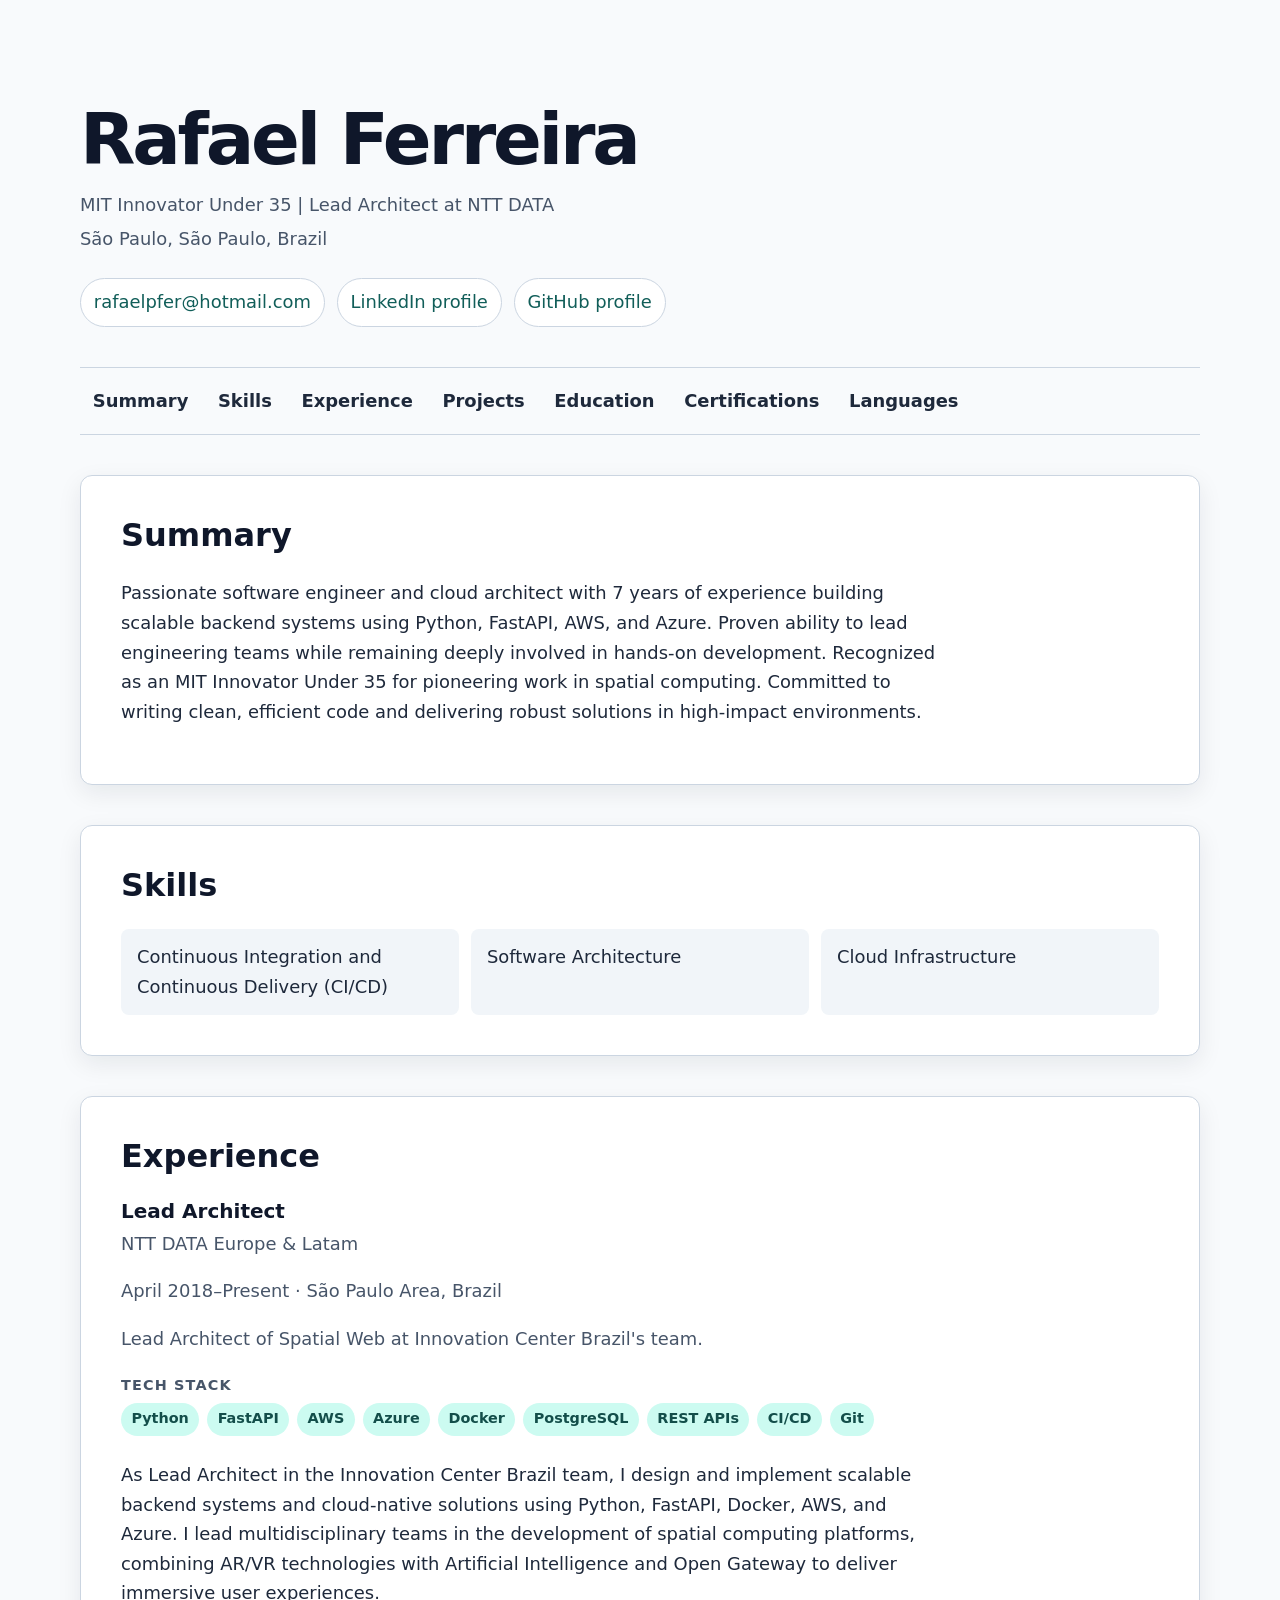
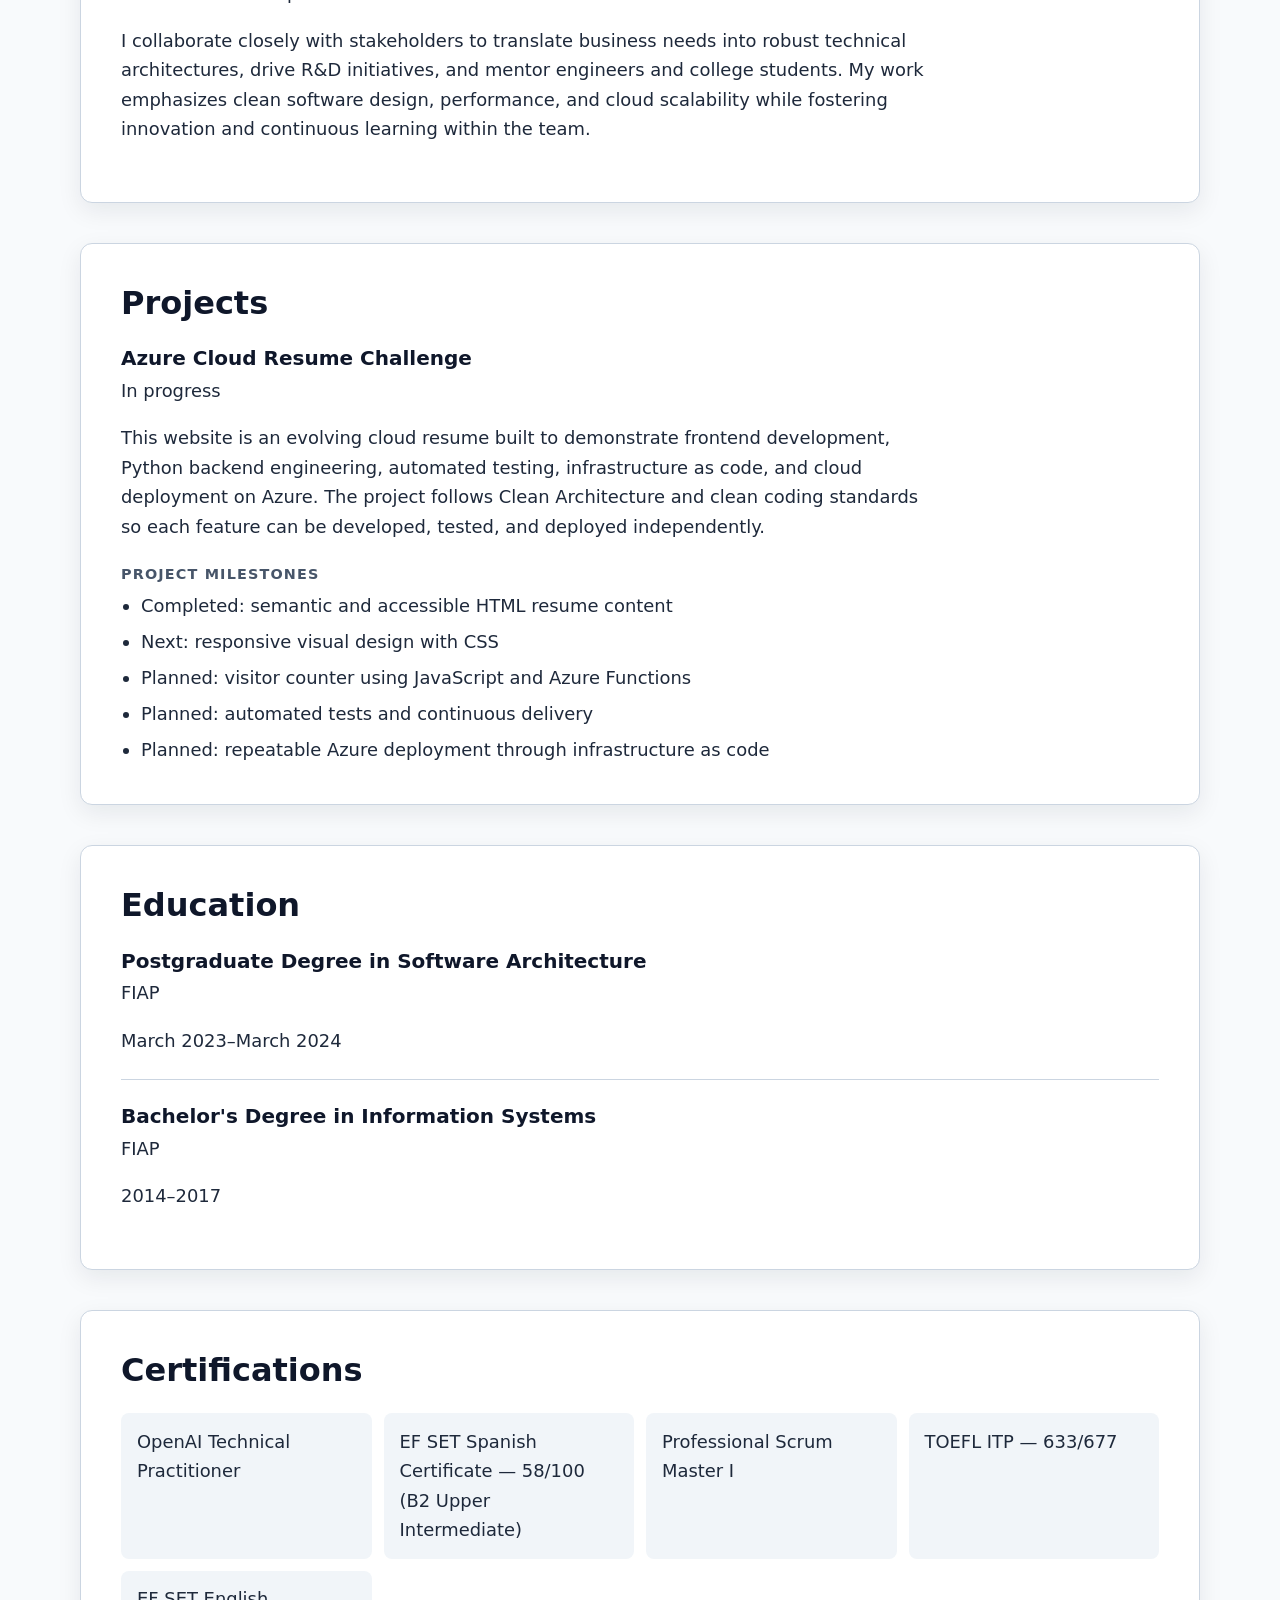
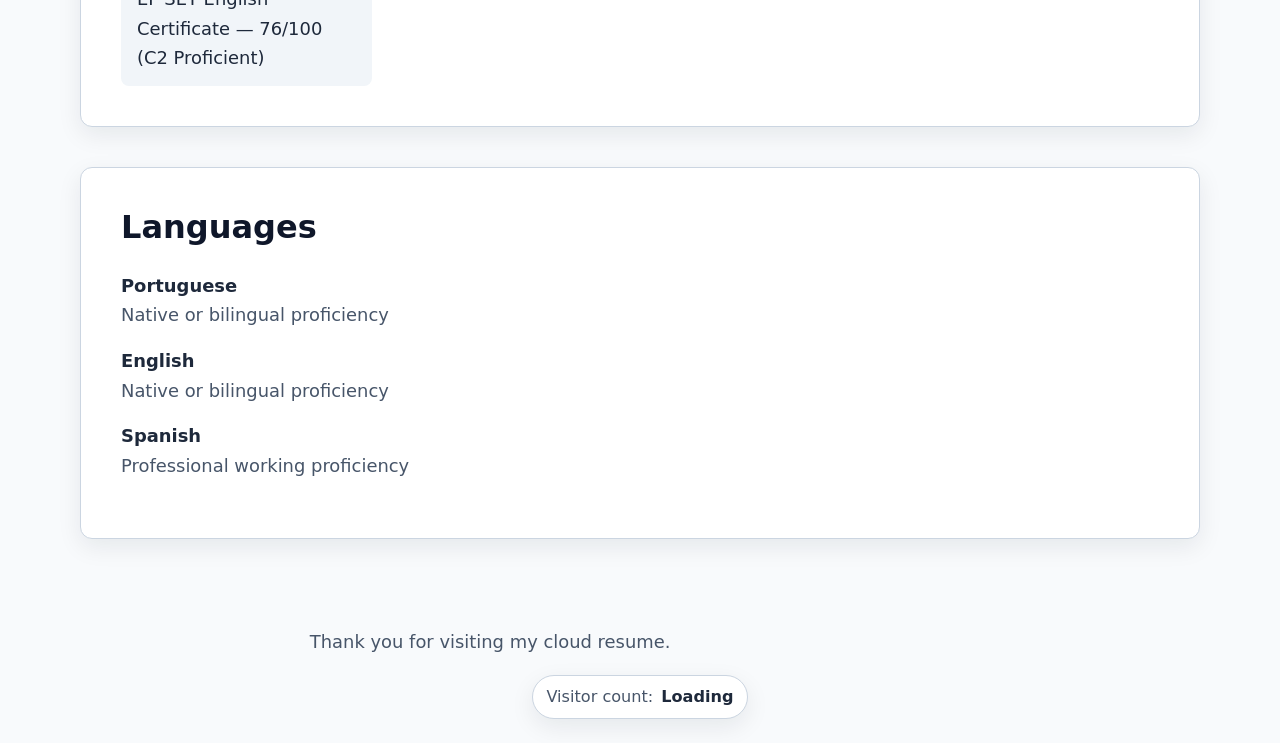
==== index.html @ 595785bd "style(frontend): center visitor counter" ====
<!DOCTYPE html>
<html lang="en">
<head>
    <meta charset="UTF-8">
    <meta name="viewport" content="width=device-width, initial-scale=1.0">
    <meta name="description" content="Cloud resume for Rafael Ferreira, MIT Innovator Under 35 and Lead Architect specializing in Python, FastAPI, AWS, and Azure.">
    <title>Rafael Ferreira | Lead Architect</title>
    <link rel="stylesheet" href="css/style.css">
    <script src="js/visitor-counter.js" defer></script>
</head>
<body>
    <a href="#main-content">Skip to main content</a>

    <header>
        <h1>Rafael Ferreira</h1>
        <p>MIT Innovator Under 35 | Lead Architect at NTT DATA</p>
        <p>São Paulo, São Paulo, Brazil</p>

        <address>
            <ul>
                <li><a href="mailto:rafaelpfer@hotmail.com">rafaelpfer@hotmail.com</a></li>
                <li>
                    <a href="https://www.linkedin.com/in/rafaperin" target="_blank" rel="noopener noreferrer">
                        LinkedIn profile
                    </a>
                </li>
                <li>
                    <a href="https://github.com/rafaperin" target="_blank" rel="noopener noreferrer">
                        GitHub profile
                    </a>
                </li>
            </ul>
        </address>
    </header>

    <nav aria-label="Resume sections">
        <ul>
            <li><a href="#summary">Summary</a></li>
            <li><a href="#skills">Skills</a></li>
            <li><a href="#experience">Experience</a></li>
            <li><a href="#projects">Projects</a></li>
            <li><a href="#education">Education</a></li>
            <li><a href="#certifications">Certifications</a></li>
            <li><a href="#languages">Languages</a></li>
        </ul>
    </nav>

    <main id="main-content">
        <section id="summary" aria-labelledby="summary-heading">
            <h2 id="summary-heading">Summary</h2>
            <p>
                Passionate software engineer and cloud architect with 7 years of experience
                building scalable backend systems using Python, FastAPI, AWS, and Azure.
                Proven ability to lead engineering teams while remaining deeply involved in
                hands-on development. Recognized as an MIT Innovator Under 35 for pioneering
                work in spatial computing. Committed to writing clean, efficient code and
                delivering robust solutions in high-impact environments.
            </p>
        </section>

        <section id="skills" aria-labelledby="skills-heading">
            <h2 id="skills-heading">Skills</h2>
            <ul>
                <li>Continuous Integration and Continuous Delivery (CI/CD)</li>
                <li>Software Architecture</li>
                <li>Cloud Infrastructure</li>
            </ul>
        </section>

        <section id="experience" aria-labelledby="experience-heading">
            <h2 id="experience-heading">Experience</h2>

            <article>
                <header>
                    <h3>Lead Architect</h3>
                    <p>NTT DATA Europe &amp; Latam</p>
                    <p>
                        <time datetime="2018-04">April 2018</time>–Present
                        <span aria-hidden="true"> · </span>
                        São Paulo Area, Brazil
                    </p>
                </header>

                <p>Lead Architect of Spatial Web at Innovation Center Brazil's team.</p>

                <h4>Tech stack</h4>
                <ul>
                    <li>Python</li>
                    <li>FastAPI</li>
                    <li>AWS</li>
                    <li>Azure</li>
                    <li>Docker</li>
                    <li>PostgreSQL</li>
                    <li>REST APIs</li>
                    <li>CI/CD</li>
                    <li>Git</li>
                </ul>

                <p>
                    As Lead Architect in the Innovation Center Brazil team, I design and
                    implement scalable backend systems and cloud-native solutions using
                    Python, FastAPI, Docker, AWS, and Azure. I lead multidisciplinary teams
                    in the development of spatial computing platforms, combining AR/VR
                    technologies with Artificial Intelligence and Open Gateway to deliver
                    immersive user experiences.
                </p>
                <p>
                    I collaborate closely with stakeholders to translate business needs into
                    robust technical architectures, drive R&amp;D initiatives, and mentor
                    engineers and college students. My work emphasizes clean software design,
                    performance, and cloud scalability while fostering innovation and
                    continuous learning within the team.
                </p>
            </article>
        </section>

        <section id="projects" aria-labelledby="projects-heading">
            <h2 id="projects-heading">Projects</h2>

            <article>
                <h3>Azure Cloud Resume Challenge</h3>
                <p>In progress</p>
                <p>
                    This website is an evolving cloud resume built to demonstrate frontend
                    development, Python backend engineering, automated testing, infrastructure
                    as code, and cloud deployment on Azure. The project follows Clean
                    Architecture and clean coding standards so each feature can be developed,
                    tested, and deployed independently.
                </p>

                <h4>Project milestones</h4>
                <ul>
                    <li>Completed: semantic and accessible HTML resume content</li>
                    <li>Next: responsive visual design with CSS</li>
                    <li>Planned: visitor counter using JavaScript and Azure Functions</li>
                    <li>Planned: automated tests and continuous delivery</li>
                    <li>Planned: repeatable Azure deployment through infrastructure as code</li>
                </ul>
            </article>
        </section>

        <section id="education" aria-labelledby="education-heading">
            <h2 id="education-heading">Education</h2>

            <article>
                <h3>Postgraduate Degree in Software Architecture</h3>
                <p>FIAP</p>
                <p>
                    <time datetime="2023-03">March 2023</time>–<time datetime="2024-03">March 2024</time>
                </p>
            </article>

            <article>
                <h3>Bachelor's Degree in Information Systems</h3>
                <p>FIAP</p>
                <p><time datetime="2014">2014</time>–<time datetime="2017">2017</time></p>
            </article>
        </section>

        <section id="certifications" aria-labelledby="certifications-heading">
            <h2 id="certifications-heading">Certifications</h2>
            <ul>
                <li>OpenAI Technical Practitioner</li>
                <li>EF SET Spanish Certificate — 58/100 (B2 Upper Intermediate)</li>
                <li>Professional Scrum Master I</li>
                <li>TOEFL ITP — 633/677</li>
                <li>EF SET English Certificate — 76/100 (C2 Proficient)</li>
            </ul>
        </section>

        <section id="languages" aria-labelledby="languages-heading">
            <h2 id="languages-heading">Languages</h2>
            <dl>
                <dt>Portuguese</dt>
                <dd>Native or bilingual proficiency</dd>
                <dt>English</dt>
                <dd>Native or bilingual proficiency</dd>
                <dt>Spanish</dt>
                <dd>Professional working proficiency</dd>
            </dl>
        </section>
    </main>

    <footer>
        <p>Thank you for visiting my cloud resume.</p>
        <p class="visitor-counter" data-visitor-counter data-visitor-counter-endpoint="">
            <span>Visitor count:</span>
            <output class="visitor-counter__value" aria-live="polite">Loading</output>
        </p>
    </footer>
</body>
</html>
---- css/style.css ----
:root {
    --color-background: #f8fafc;
    --color-surface: #ffffff;
    --color-text: #1e293b;
    --color-muted: #475569;
    --color-accent: #0f766e;
    --color-accent-strong: #115e59;
    --color-border: #cbd5e1;
    --color-highlight: #ccfbf1;
    --shadow-surface: 0 0.5rem 1.5rem rgb(15 23 42 / 8%);
    --font-sans: Inter, ui-sans-serif, system-ui, -apple-system, BlinkMacSystemFont, "Segoe UI", sans-serif;
    --content-width: 70rem;
    --reading-width: 72ch;
    --space-1: 0.5rem;
    --space-2: 1rem;
    --space-3: 1.5rem;
    --space-4: 2.5rem;
    --space-5: 4rem;
    --radius: 0.75rem;
}

/* Foundations */
* {
    box-sizing: border-box;
}

html {
    scroll-behavior: smooth;
}

body {
    margin: 0;
    background: var(--color-background);
    color: var(--color-text);
    font-family: var(--font-sans);
    font-size: clamp(1rem, 0.96rem + 0.2vw, 1.125rem);
    line-height: 1.65;
}

h1,
h2,
h3,
h4,
p,
ul,
dl {
    margin-top: 0;
}

h1,
h2,
h3,
h4 {
    color: #0f172a;
    line-height: 1.2;
}

p,
li,
dd {
    max-width: var(--reading-width);
}

a {
    color: var(--color-accent-strong);
    text-decoration-thickness: 0.1em;
    text-underline-offset: 0.16em;
}

a:hover {
    color: #134e4a;
}

a:focus-visible {
    outline: 0.2rem solid #f59e0b;
    outline-offset: 0.2rem;
}

/* Layout */
body > header,
body > nav,
main,
body > footer {
    width: min(100% - 2rem, var(--content-width));
    margin-inline: auto;
}

body > header {
    padding-block: clamp(3rem, 9vw, 6rem) var(--space-3);
}

main {
    display: grid;
    gap: var(--space-3);
    padding-block: var(--space-4) var(--space-5);
}

section {
    padding: clamp(1.5rem, 4vw, 2.5rem);
    background: var(--color-surface);
    border: 1px solid var(--color-border);
    border-radius: var(--radius);
    box-shadow: var(--shadow-surface);
}

body > footer {
    padding-block: var(--space-3);
    color: var(--color-muted);
    text-align: center;
}

.visitor-counter {
    display: flex;
    align-items: center;
    justify-content: center;
    gap: var(--space-1);
    width: fit-content;
    padding: 0.5rem 0.85rem;
    margin-inline: auto;
    margin-bottom: 0;
    background: var(--color-surface);
    border: 1px solid var(--color-border);
    border-radius: 999px;
    box-shadow: var(--shadow-surface);
    font-size: 0.9em;
}

.visitor-counter__value {
    color: var(--color-text);
    font-variant-numeric: tabular-nums;
    font-weight: 700;
}

/* Header and contact links */
body > a[href="#main-content"] {
    position: fixed;
    top: var(--space-2);
    left: var(--space-2);
    z-index: 2;
    padding: 0.65rem 0.9rem;
    background: #0f172a;
    color: #ffffff;
    border-radius: 0.375rem;
    transform: translateY(-150%);
}

body > a[href="#main-content"]:focus {
    transform: translateY(0);
}

body > header h1 {
    margin-bottom: var(--space-1);
    font-size: clamp(2.25rem, 7vw, 4.5rem);
    letter-spacing: -0.045em;
}

body > header p {
    margin-bottom: 0.25rem;
    color: var(--color-muted);
}

address {
    margin-top: var(--space-3);
    font-style: normal;
}

address ul {
    display: flex;
    flex-wrap: wrap;
    gap: 0.75rem;
    padding: 0;
    margin-bottom: 0;
    list-style: none;
}

address a {
    display: block;
    padding: 0.55rem 0.8rem;
    border: 1px solid var(--color-border);
    border-radius: 999px;
    background: var(--color-surface);
    text-decoration: none;
}

address a:hover {
    background: var(--color-highlight);
}

/* Navigation */
body > nav {
    position: sticky;
    top: 0;
    z-index: 1;
    overflow-x: auto;
    background: rgb(248 250 252 / 94%);
    border-block: 1px solid var(--color-border);
    backdrop-filter: blur(0.75rem);
}

nav ul {
    display: flex;
    gap: 0.25rem;
    width: max-content;
    min-width: 100%;
    padding: 0.5rem 0;
    margin-bottom: 0;
    list-style: none;
}

nav a {
    display: block;
    padding: 0.65rem 0.8rem;
    border-radius: 0.375rem;
    color: var(--color-text);
    font-weight: 600;
    text-decoration: none;
    white-space: nowrap;
}

nav a:hover {
    background: var(--color-highlight);
    color: var(--color-accent-strong);
}

/* Resume content */
section > h2 {
    margin-bottom: var(--space-3);
    font-size: clamp(1.5rem, 3vw, 2rem);
}

article + article {
    padding-top: var(--space-3);
    margin-top: var(--space-3);
    border-top: 1px solid var(--color-border);
}

article > header {
    margin-bottom: var(--space-2);
}

article h3 {
    margin-bottom: 0.35rem;
    font-size: 1.25rem;
}

article h4 {
    margin-top: var(--space-3);
    margin-bottom: var(--space-1);
    color: var(--color-muted);
    font-size: 0.9rem;
    letter-spacing: 0.08em;
    text-transform: uppercase;
}

article > header p,
article > header + p {
    color: var(--color-muted);
}

main ul {
    padding-left: 1.25rem;
}

main li + li {
    margin-top: 0.4rem;
}

#skills ul,
#certifications ul {
    display: grid;
    grid-template-columns: repeat(auto-fit, minmax(14rem, 1fr));
    gap: 0.75rem;
    padding: 0;
    margin-bottom: 0;
    list-style: none;
}

#skills li,
#certifications li {
    padding: 0.85rem 1rem;
    margin: 0;
    background: #f1f5f9;
    border-radius: 0.5rem;
}

#experience article > ul {
    display: flex;
    flex-wrap: wrap;
    gap: 0.5rem;
    padding: 0;
    margin-bottom: var(--space-3);
    list-style: none;
}

#experience article > ul li {
    padding: 0.3rem 0.65rem;
    margin: 0;
    background: var(--color-highlight);
    border-radius: 999px;
    color: #134e4a;
    font-size: 0.9rem;
    font-weight: 600;
}

#projects article > ul {
    padding-left: 1.25rem;
    margin-bottom: 0;
}

dt {
    margin-top: var(--space-2);
    font-weight: 700;
}

dt:first-child {
    margin-top: 0;
}

dd {
    margin-left: 0;
    color: var(--color-muted);
}

/* Responsive refinements */
@media (min-width: 48rem) {
    body > header,
    body > nav,
    main,
    body > footer {
        width: min(100% - 4rem, var(--content-width));
    }

    main {
        gap: var(--space-4);
    }

    section {
        padding: var(--space-4);
    }

    body > header {
        padding-bottom: var(--space-4);
    }
}

@media (prefers-reduced-motion: reduce) {
    html {
        scroll-behavior: auto;
    }

    body > a[href="#main-content"] {
        transition: none;
    }
}
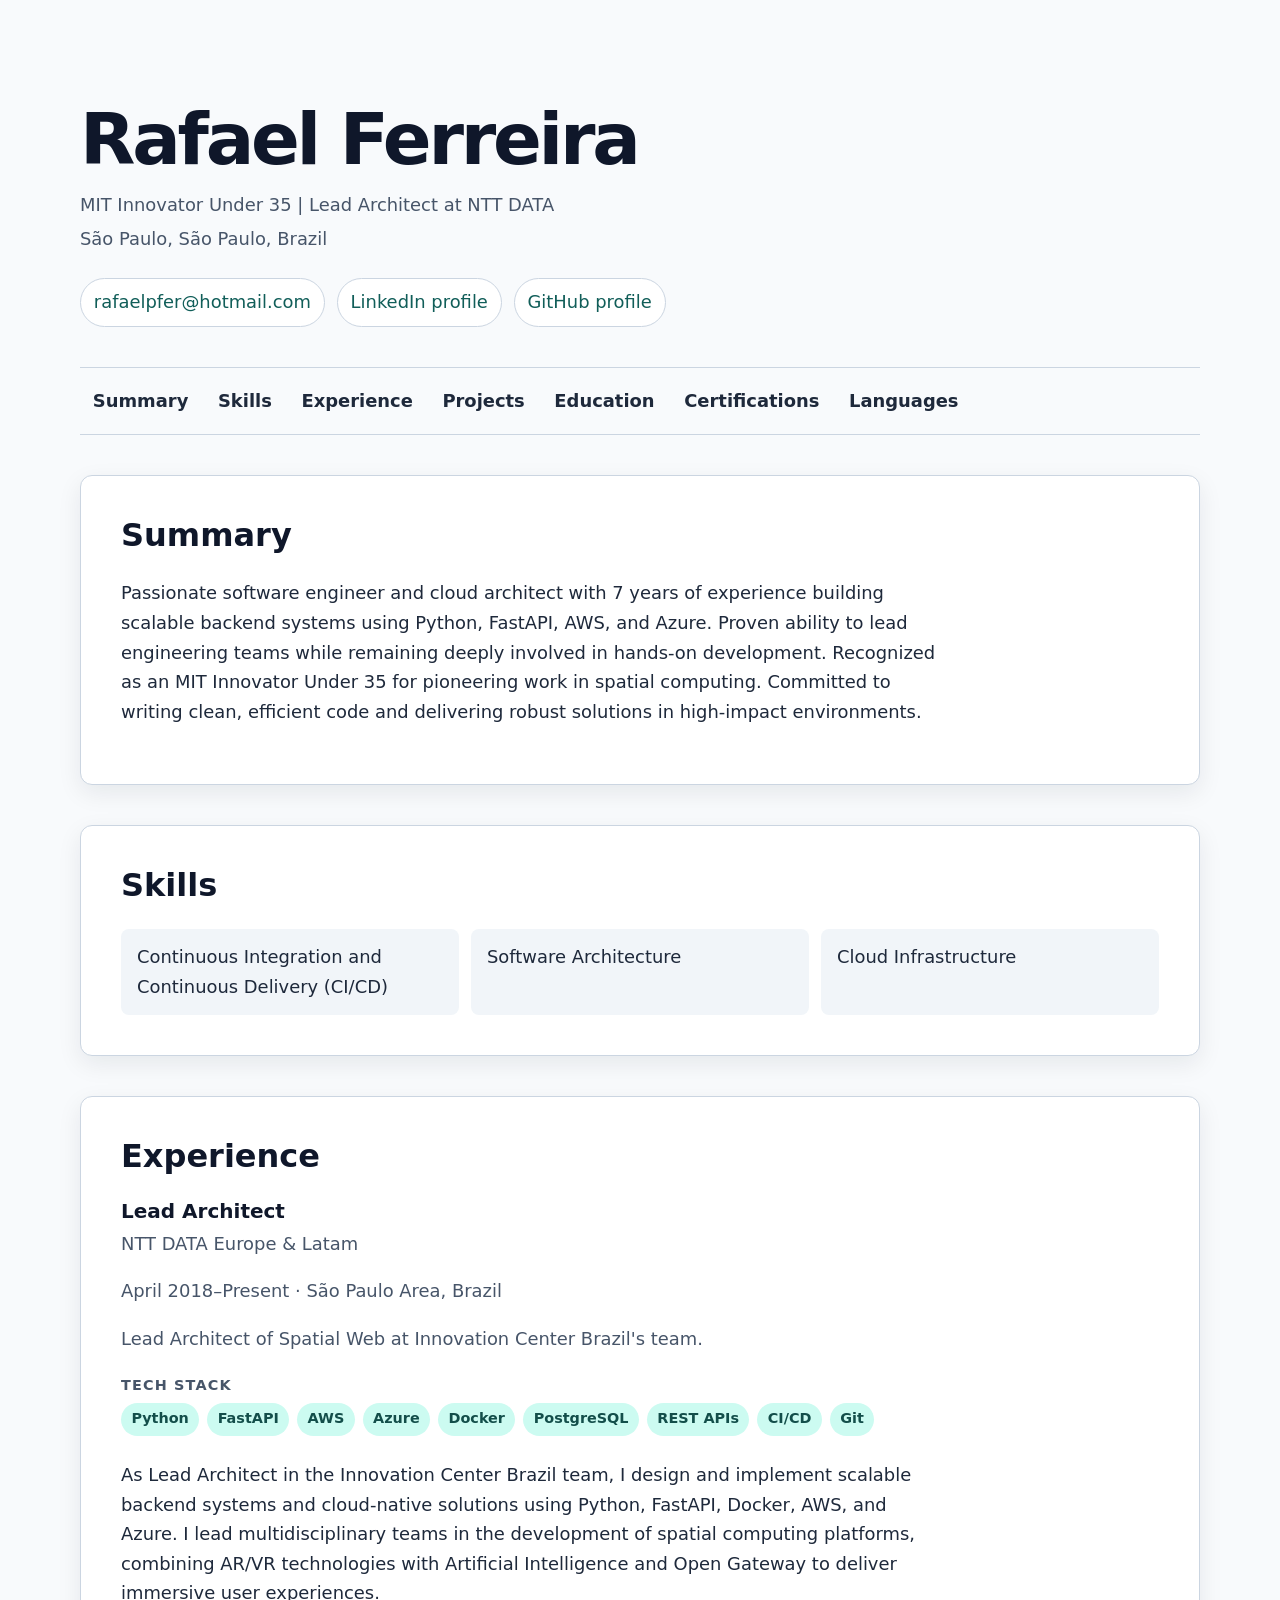
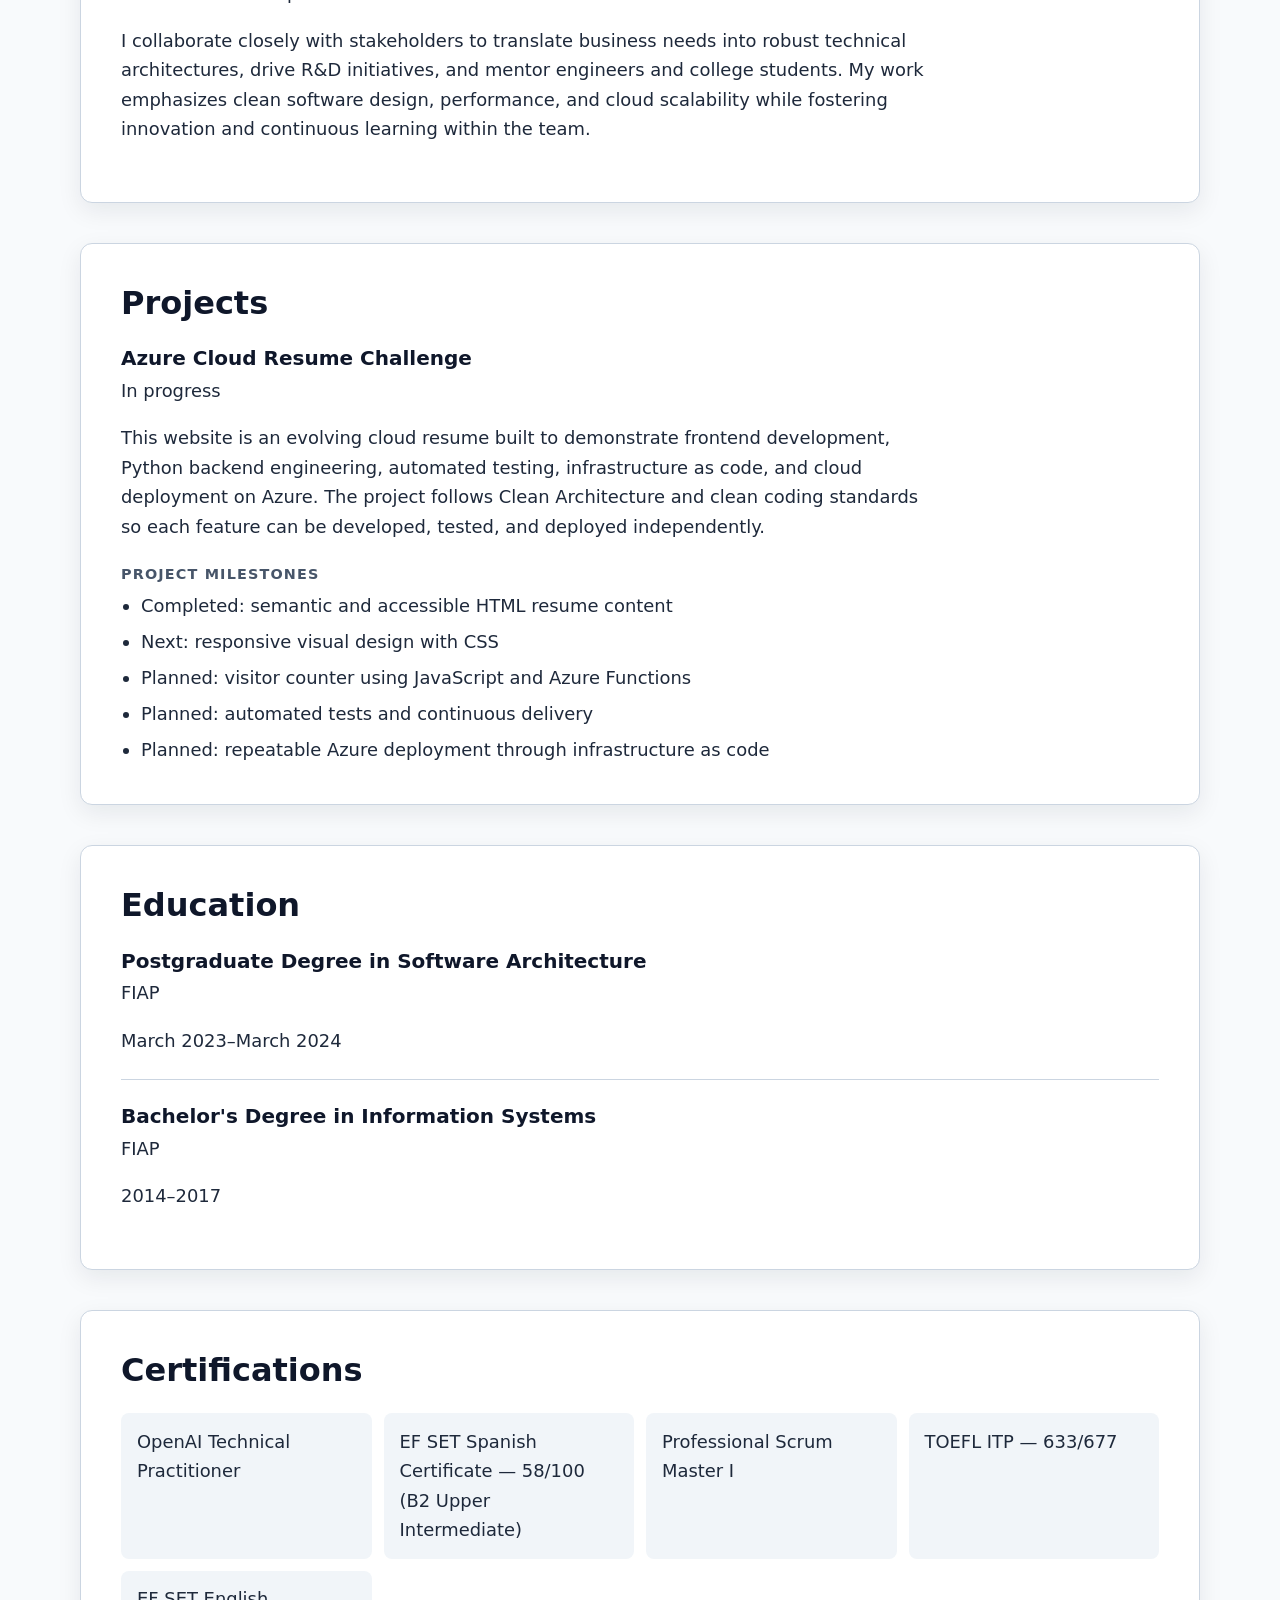
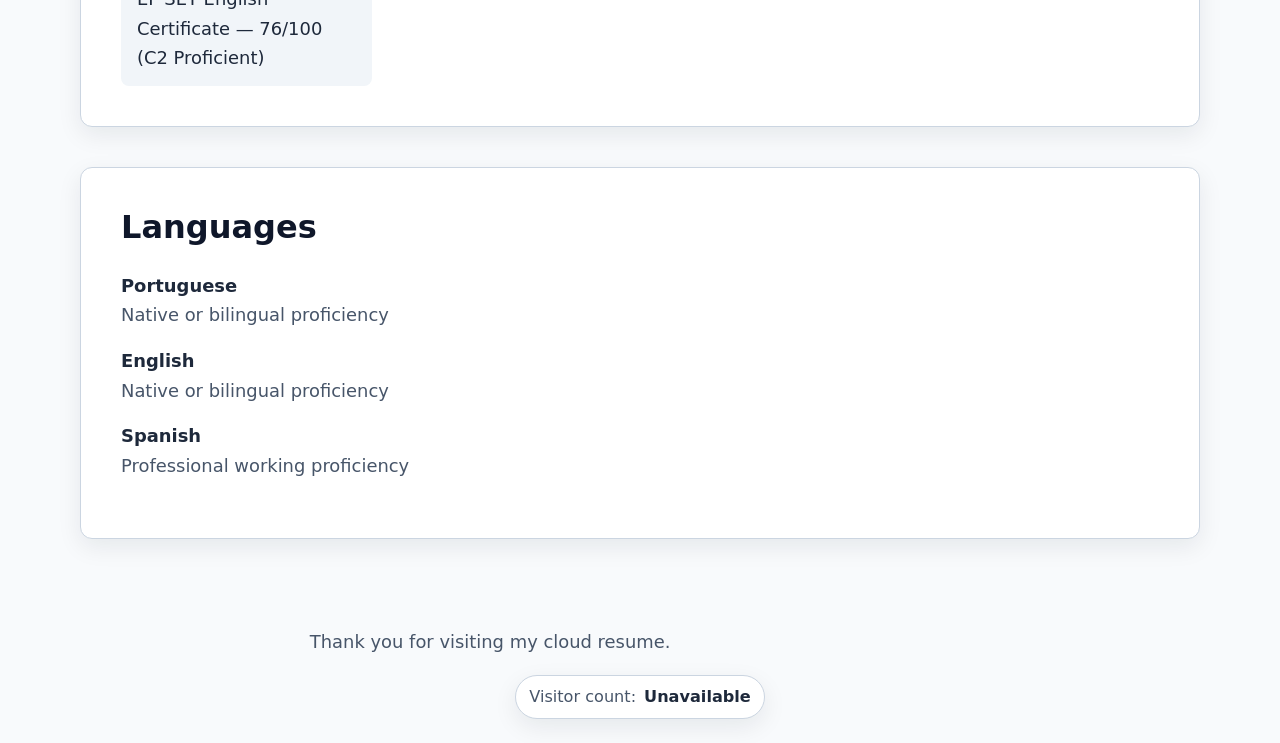
==== commit 49a71650: "feat(counter): add visitor API endpoints" ====
--- a/index.html
+++ b/index.html
@@ -183,7 +183,11 @@
 
     <footer>
         <p>Thank you for visiting my cloud resume.</p>
-        <p class="visitor-counter" data-visitor-counter data-visitor-counter-endpoint="">
+        <p
+            class="visitor-counter"
+            data-visitor-counter
+            data-visitor-counter-endpoint="https://func-cr-dev-eus2-umtut7udacl.azurewebsites.net/api/visitor"
+        >
             <span>Visitor count:</span>
             <output class="visitor-counter__value" aria-live="polite">Loading</output>
         </p>
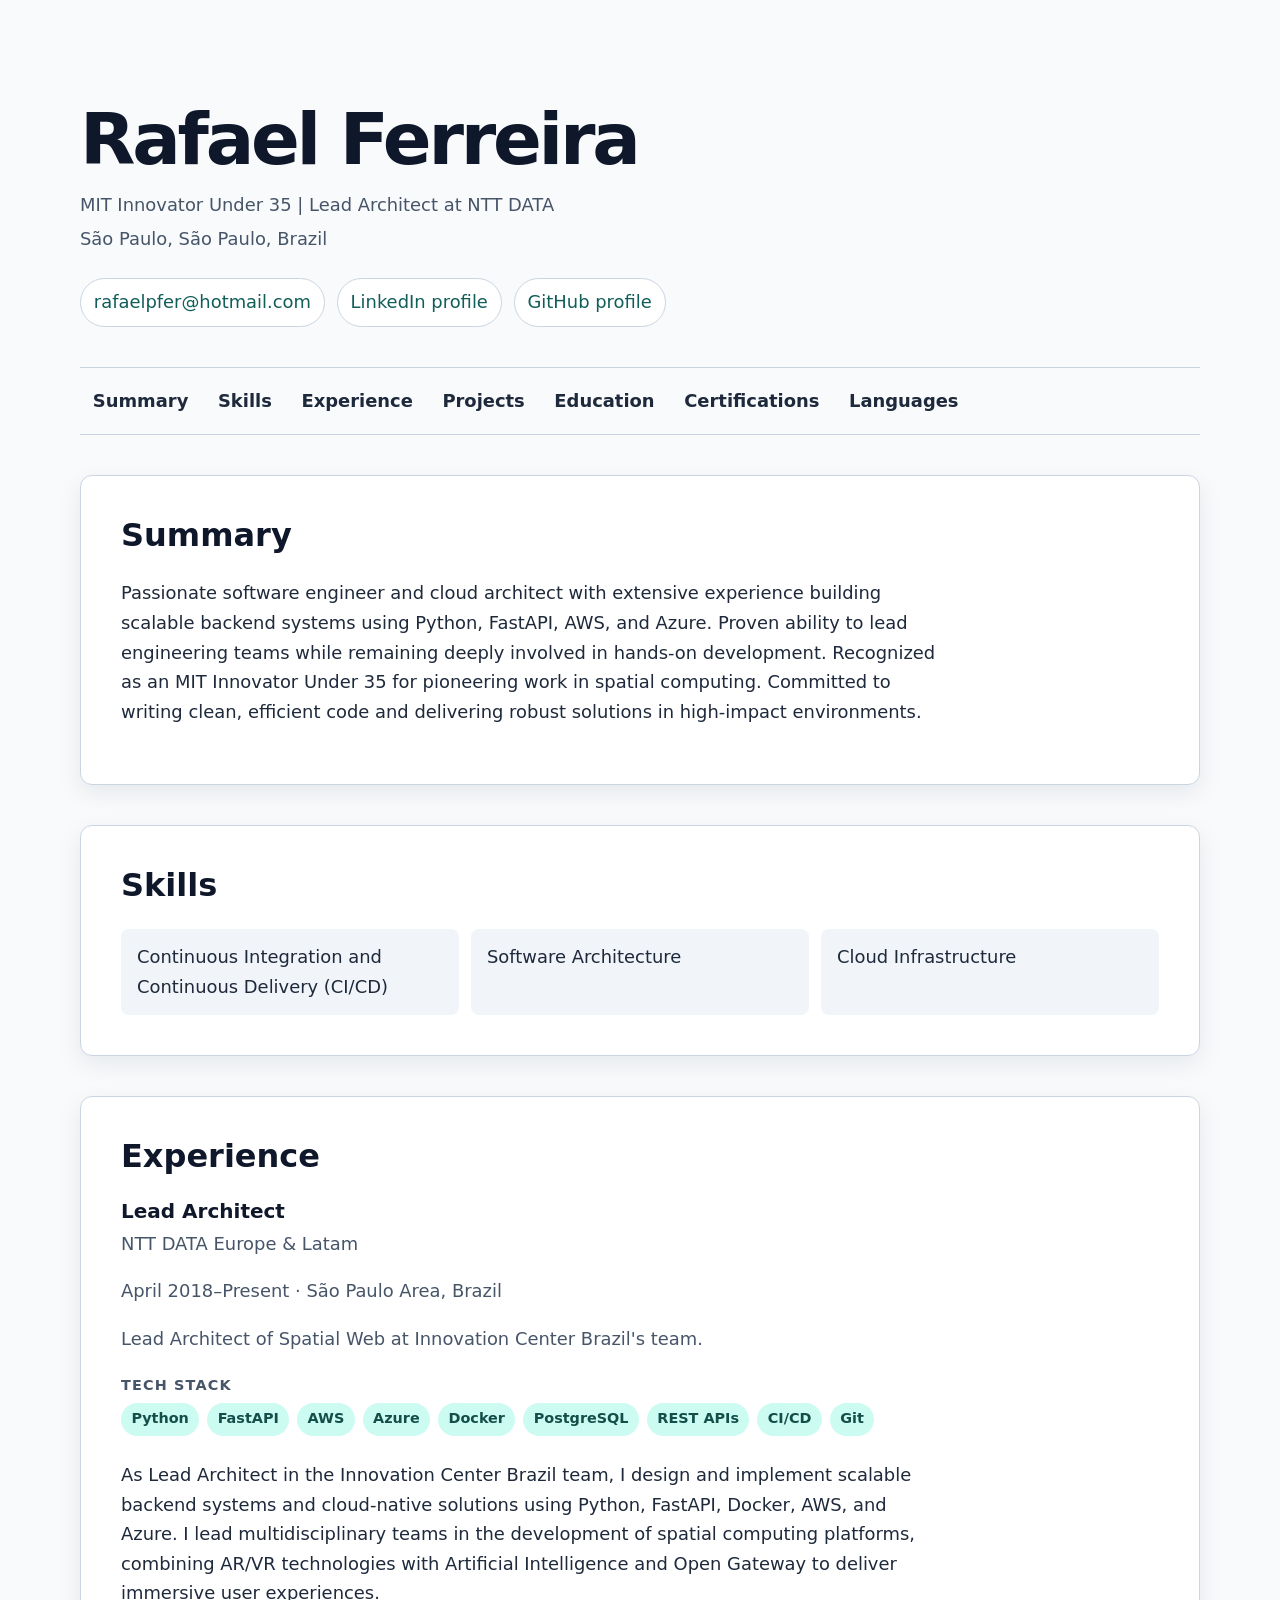
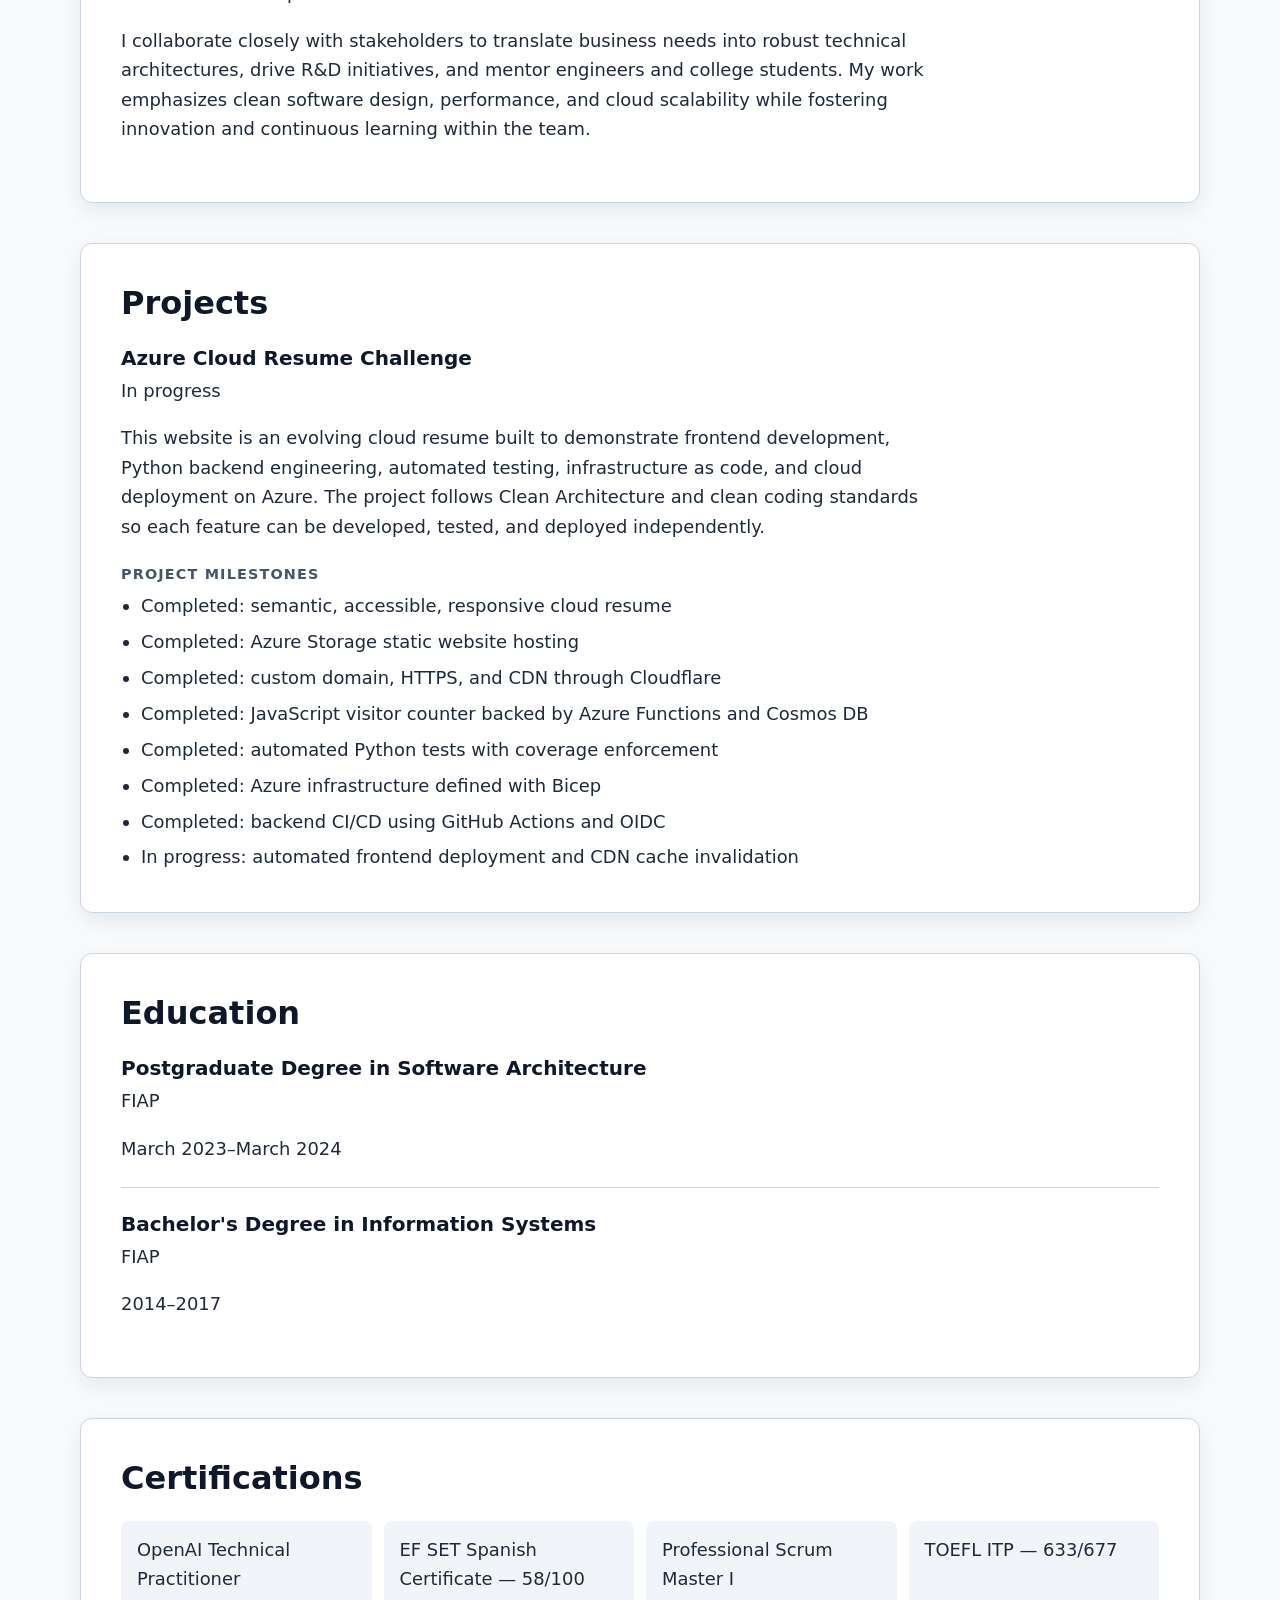
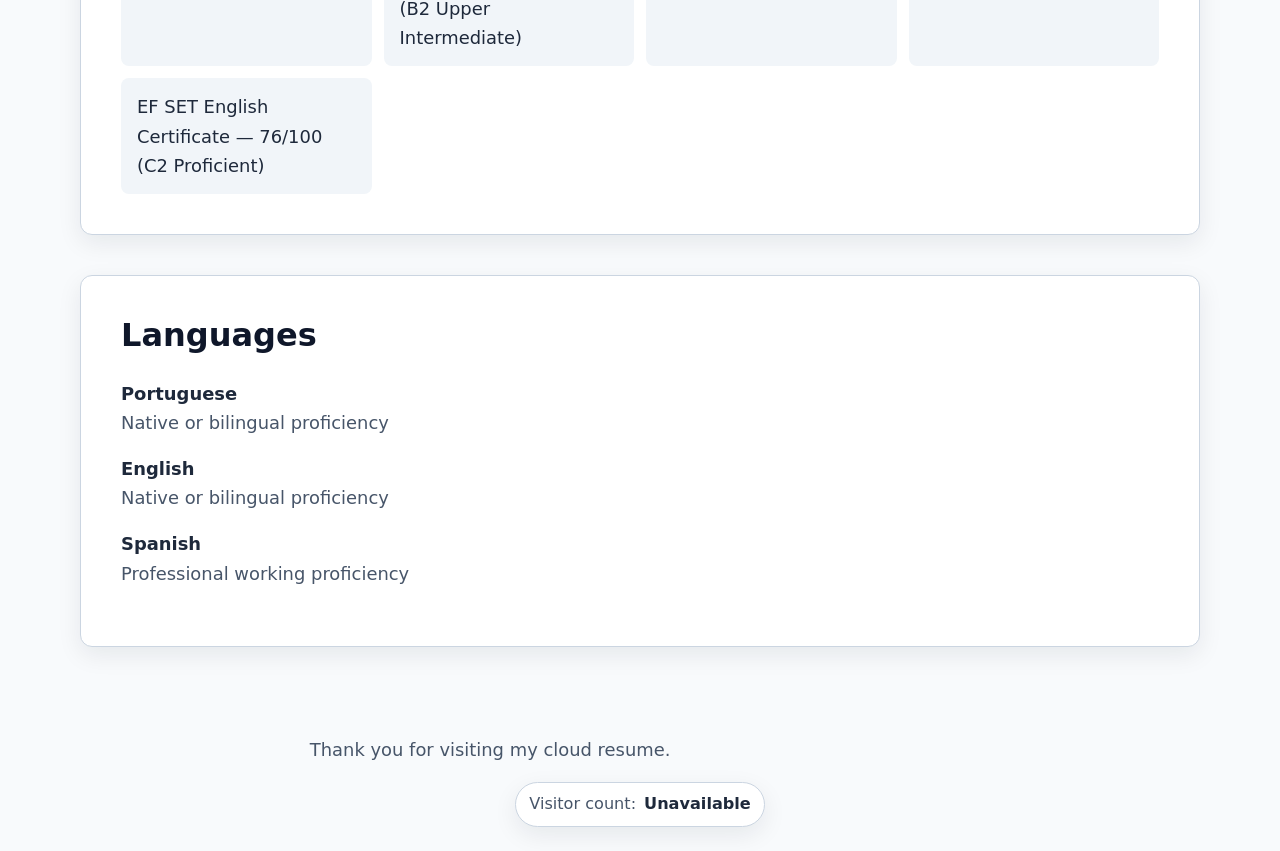
==== commit 3542b04c: "ci: add frontend deployment workflow" ====
--- a/index.html
+++ b/index.html
@@ -49,7 +49,7 @@
         <section id="summary" aria-labelledby="summary-heading">
             <h2 id="summary-heading">Summary</h2>
             <p>
-                Passionate software engineer and cloud architect with 7 years of experience
+                Passionate software engineer and cloud architect with extensive experience
                 building scalable backend systems using Python, FastAPI, AWS, and Azure.
                 Proven ability to lead engineering teams while remaining deeply involved in
                 hands-on development. Recognized as an MIT Innovator Under 35 for pioneering
@@ -130,11 +130,14 @@
 
                 <h4>Project milestones</h4>
                 <ul>
-                    <li>Completed: semantic and accessible HTML resume content</li>
-                    <li>Next: responsive visual design with CSS</li>
-                    <li>Planned: visitor counter using JavaScript and Azure Functions</li>
-                    <li>Planned: automated tests and continuous delivery</li>
-                    <li>Planned: repeatable Azure deployment through infrastructure as code</li>
+                    <li>Completed: semantic, accessible, responsive cloud resume</li>
+                    <li>Completed: Azure Storage static website hosting</li>
+                    <li>Completed: custom domain, HTTPS, and CDN through Cloudflare</li>
+                    <li>Completed: JavaScript visitor counter backed by Azure Functions and Cosmos DB</li>
+                    <li>Completed: automated Python tests with coverage enforcement</li>
+                    <li>Completed: Azure infrastructure defined with Bicep</li>
+                    <li>Completed: backend CI/CD using GitHub Actions and OIDC</li>
+                    <li>In progress: automated frontend deployment and CDN cache invalidation</li>
                 </ul>
             </article>
         </section>
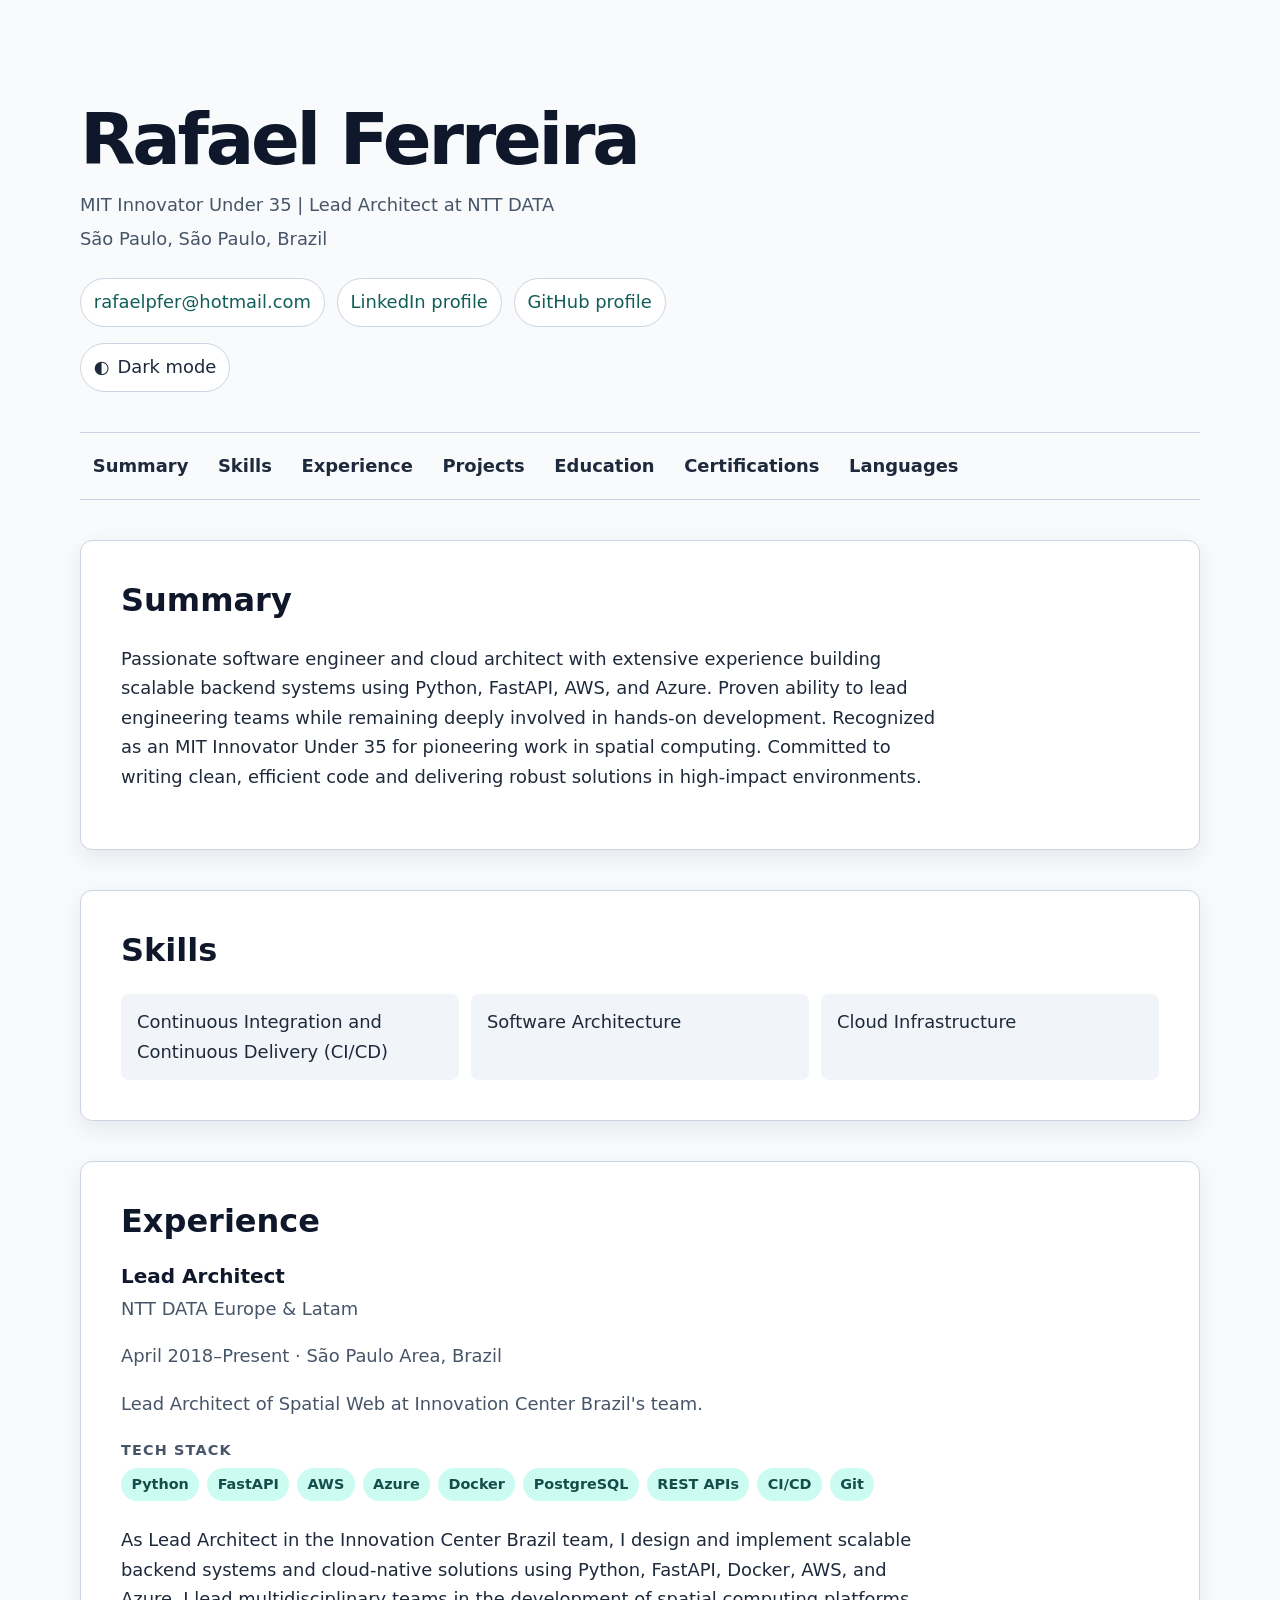
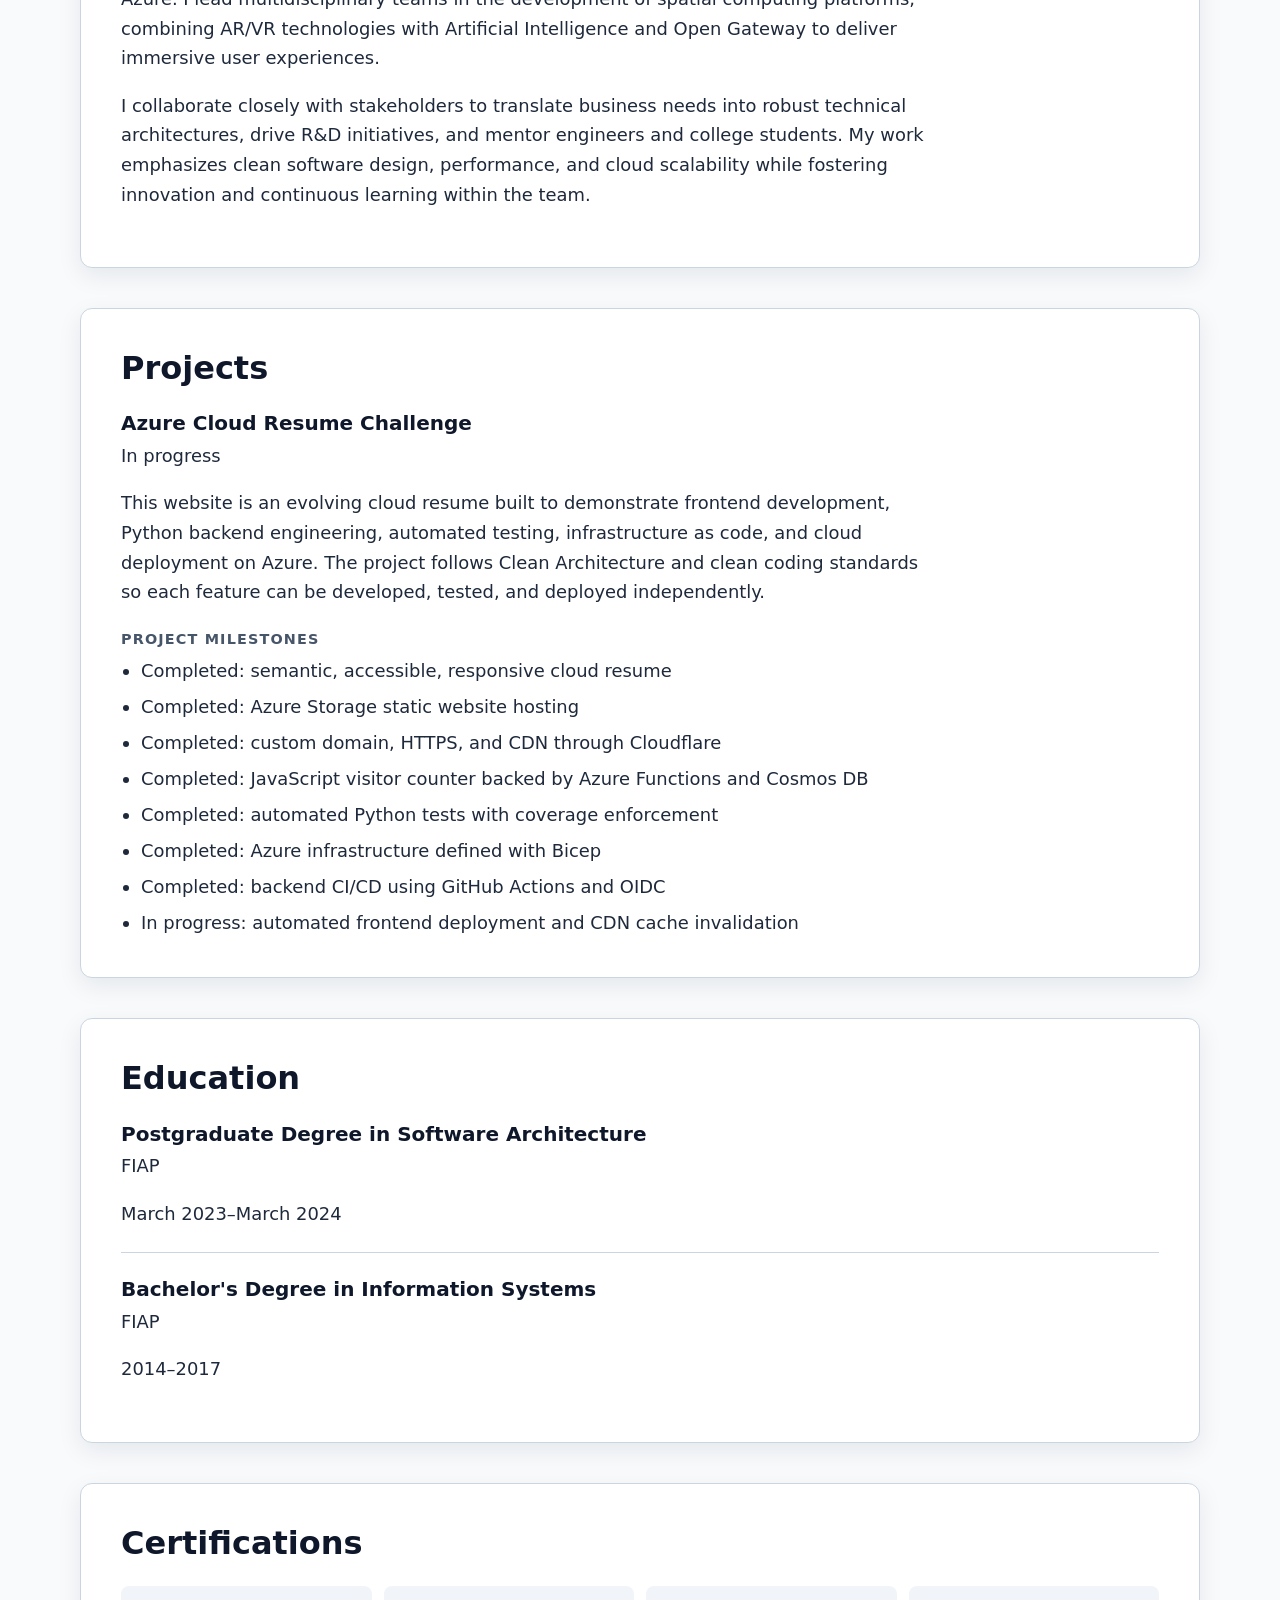
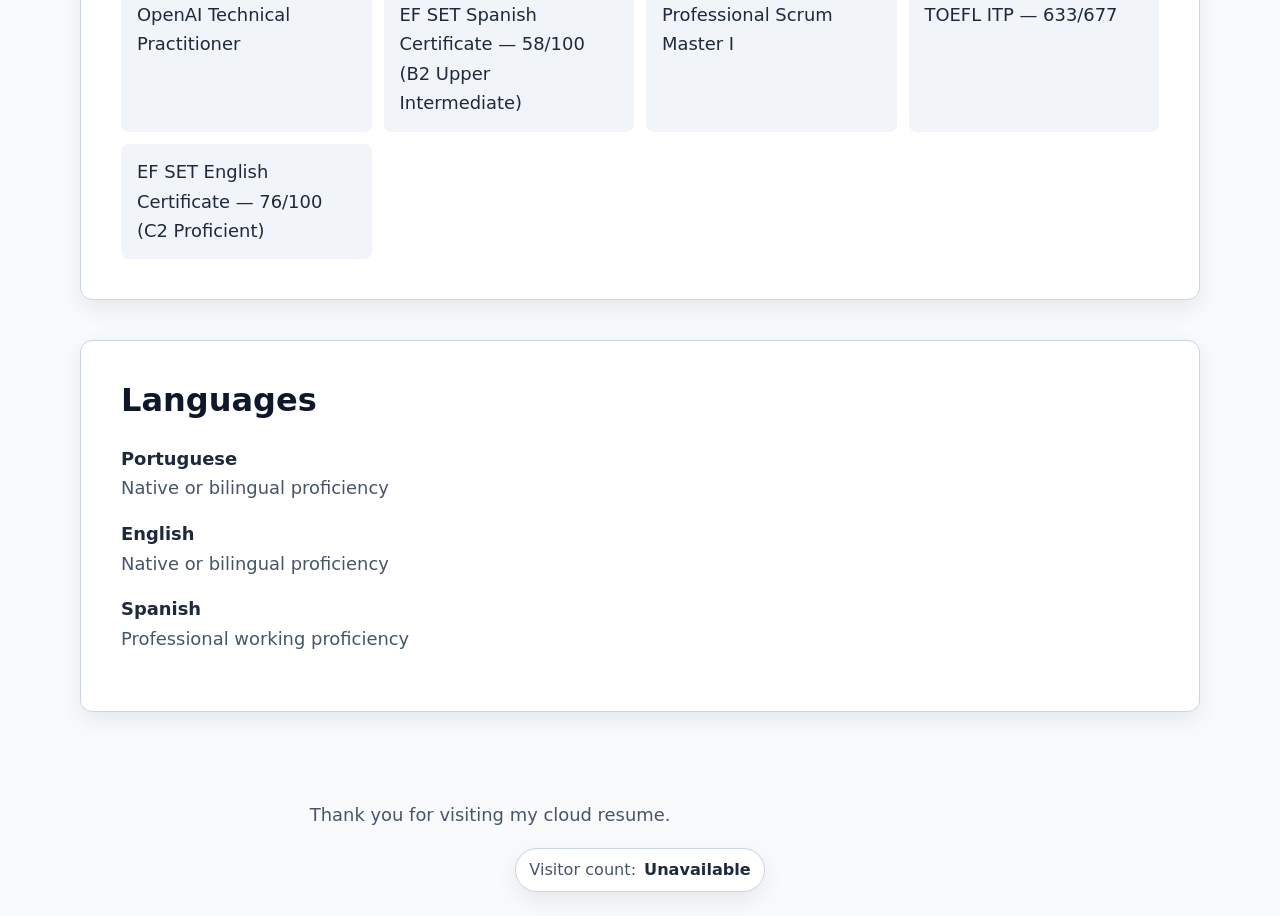
==== commit 69c4a10c: "feat: add persistent dark mode toggle" ====
--- a/index.html
+++ b/index.html
@@ -31,6 +31,11 @@
                 </li>
             </ul>
         </address>
+
+        <button class="theme-toggle" type="button" data-theme-toggle aria-pressed="false">
+            <span aria-hidden="true">◐</span>
+            <span data-theme-toggle-label>Dark mode</span>
+        </button>
     </header>
 
     <nav aria-label="Resume sections">
--- a/css/style.css
+++ b/css/style.css
@@ -7,6 +7,15 @@
     --color-accent-strong: #115e59;
     --color-border: #cbd5e1;
     --color-highlight: #ccfbf1;
+    --color-heading: #0f172a;
+    --color-link: #115e59;
+    --color-link-hover: #134e4a;
+    --color-skip-background: #0f172a;
+    --color-skip-text: #ffffff;
+    --color-navigation: rgb(248 250 252 / 94%);
+    --color-card-muted: #f1f5f9;
+    --color-tag-text: #134e4a;
+    --color-focus: #f59e0b;
     --shadow-surface: 0 0.5rem 1.5rem rgb(15 23 42 / 8%);
     --font-sans: Inter, ui-sans-serif, system-ui, -apple-system, BlinkMacSystemFont, "Segoe UI", sans-serif;
     --content-width: 70rem;
@@ -17,6 +26,53 @@
     --space-4: 2.5rem;
     --space-5: 4rem;
     --radius: 0.75rem;
+    color-scheme: light;
+}
+
+:root[data-theme="dark"] {
+    --color-background: #0f172a;
+    --color-surface: #1e293b;
+    --color-text: #e2e8f0;
+    --color-muted: #cbd5e1;
+    --color-accent: #5eead4;
+    --color-accent-strong: #99f6e4;
+    --color-border: #475569;
+    --color-highlight: #134e4a;
+    --color-heading: #f8fafc;
+    --color-link: #99f6e4;
+    --color-link-hover: #ccfbf1;
+    --color-skip-background: #f8fafc;
+    --color-skip-text: #0f172a;
+    --color-navigation: rgb(15 23 42 / 94%);
+    --color-card-muted: #334155;
+    --color-tag-text: #ccfbf1;
+    --color-focus: #fbbf24;
+    --shadow-surface: 0 0.5rem 1.5rem rgb(2 6 23 / 35%);
+    color-scheme: dark;
+}
+
+@media (prefers-color-scheme: dark) {
+    :root:not([data-theme]) {
+        --color-background: #0f172a;
+        --color-surface: #1e293b;
+        --color-text: #e2e8f0;
+        --color-muted: #cbd5e1;
+        --color-accent: #5eead4;
+        --color-accent-strong: #99f6e4;
+        --color-border: #475569;
+        --color-highlight: #134e4a;
+        --color-heading: #f8fafc;
+        --color-link: #99f6e4;
+        --color-link-hover: #ccfbf1;
+        --color-skip-background: #f8fafc;
+        --color-skip-text: #0f172a;
+        --color-navigation: rgb(15 23 42 / 94%);
+        --color-card-muted: #334155;
+        --color-tag-text: #ccfbf1;
+        --color-focus: #fbbf24;
+        --shadow-surface: 0 0.5rem 1.5rem rgb(2 6 23 / 35%);
+        color-scheme: dark;
+    }
 }
 
 /* Foundations */
@@ -51,7 +107,7 @@
 h2,
 h3,
 h4 {
-    color: #0f172a;
+    color: var(--color-heading);
     line-height: 1.2;
 }
 
@@ -62,17 +118,18 @@
 }
 
 a {
-    color: var(--color-accent-strong);
+    color: var(--color-link);
     text-decoration-thickness: 0.1em;
     text-underline-offset: 0.16em;
 }
 
 a:hover {
-    color: #134e4a;
-}
-
-a:focus-visible {
-    outline: 0.2rem solid #f59e0b;
+    color: var(--color-link-hover);
+}
+
+a:focus-visible,
+button:focus-visible {
+    outline: 0.2rem solid var(--color-focus);
     outline-offset: 0.2rem;
 }
 
@@ -138,8 +195,8 @@
     left: var(--space-2);
     z-index: 2;
     padding: 0.65rem 0.9rem;
-    background: #0f172a;
-    color: #ffffff;
+    background: var(--color-skip-background);
+    color: var(--color-skip-text);
     border-radius: 0.375rem;
     transform: translateY(-150%);
 }
@@ -186,13 +243,31 @@
     background: var(--color-highlight);
 }
 
+.theme-toggle {
+    display: inline-flex;
+    align-items: center;
+    gap: 0.5rem;
+    padding: 0.55rem 0.8rem;
+    margin-top: var(--space-2);
+    background: var(--color-surface);
+    border: 1px solid var(--color-border);
+    border-radius: 999px;
+    color: var(--color-text);
+    cursor: pointer;
+    font: inherit;
+}
+
+.theme-toggle:hover {
+    background: var(--color-highlight);
+}
+
 /* Navigation */
 body > nav {
     position: sticky;
     top: 0;
     z-index: 1;
     overflow-x: auto;
-    background: rgb(248 250 252 / 94%);
+    background: var(--color-navigation);
     border-block: 1px solid var(--color-border);
     backdrop-filter: blur(0.75rem);
 }
@@ -279,7 +354,7 @@
 #certifications li {
     padding: 0.85rem 1rem;
     margin: 0;
-    background: #f1f5f9;
+    background: var(--color-card-muted);
     border-radius: 0.5rem;
 }
 
@@ -297,7 +372,7 @@
     margin: 0;
     background: var(--color-highlight);
     border-radius: 999px;
-    color: #134e4a;
+    color: var(--color-tag-text);
     font-size: 0.9rem;
     font-weight: 600;
 }
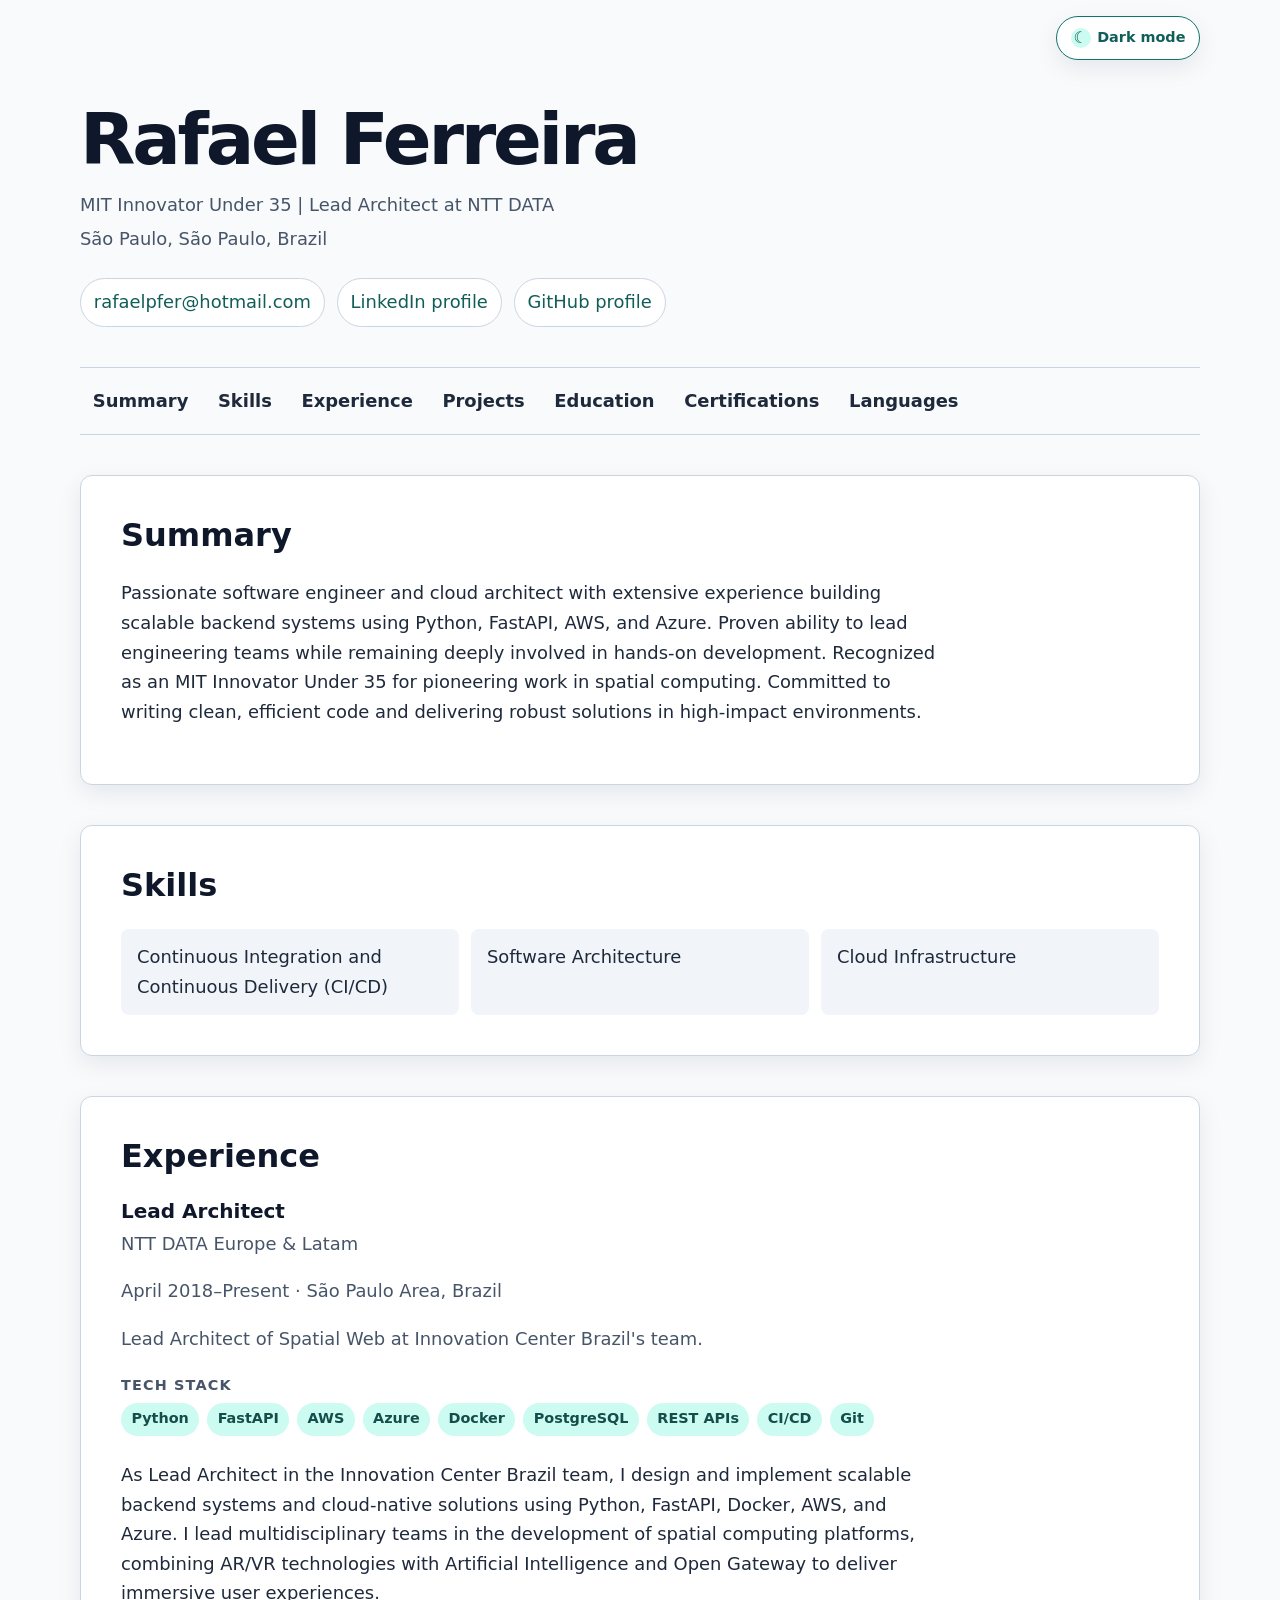
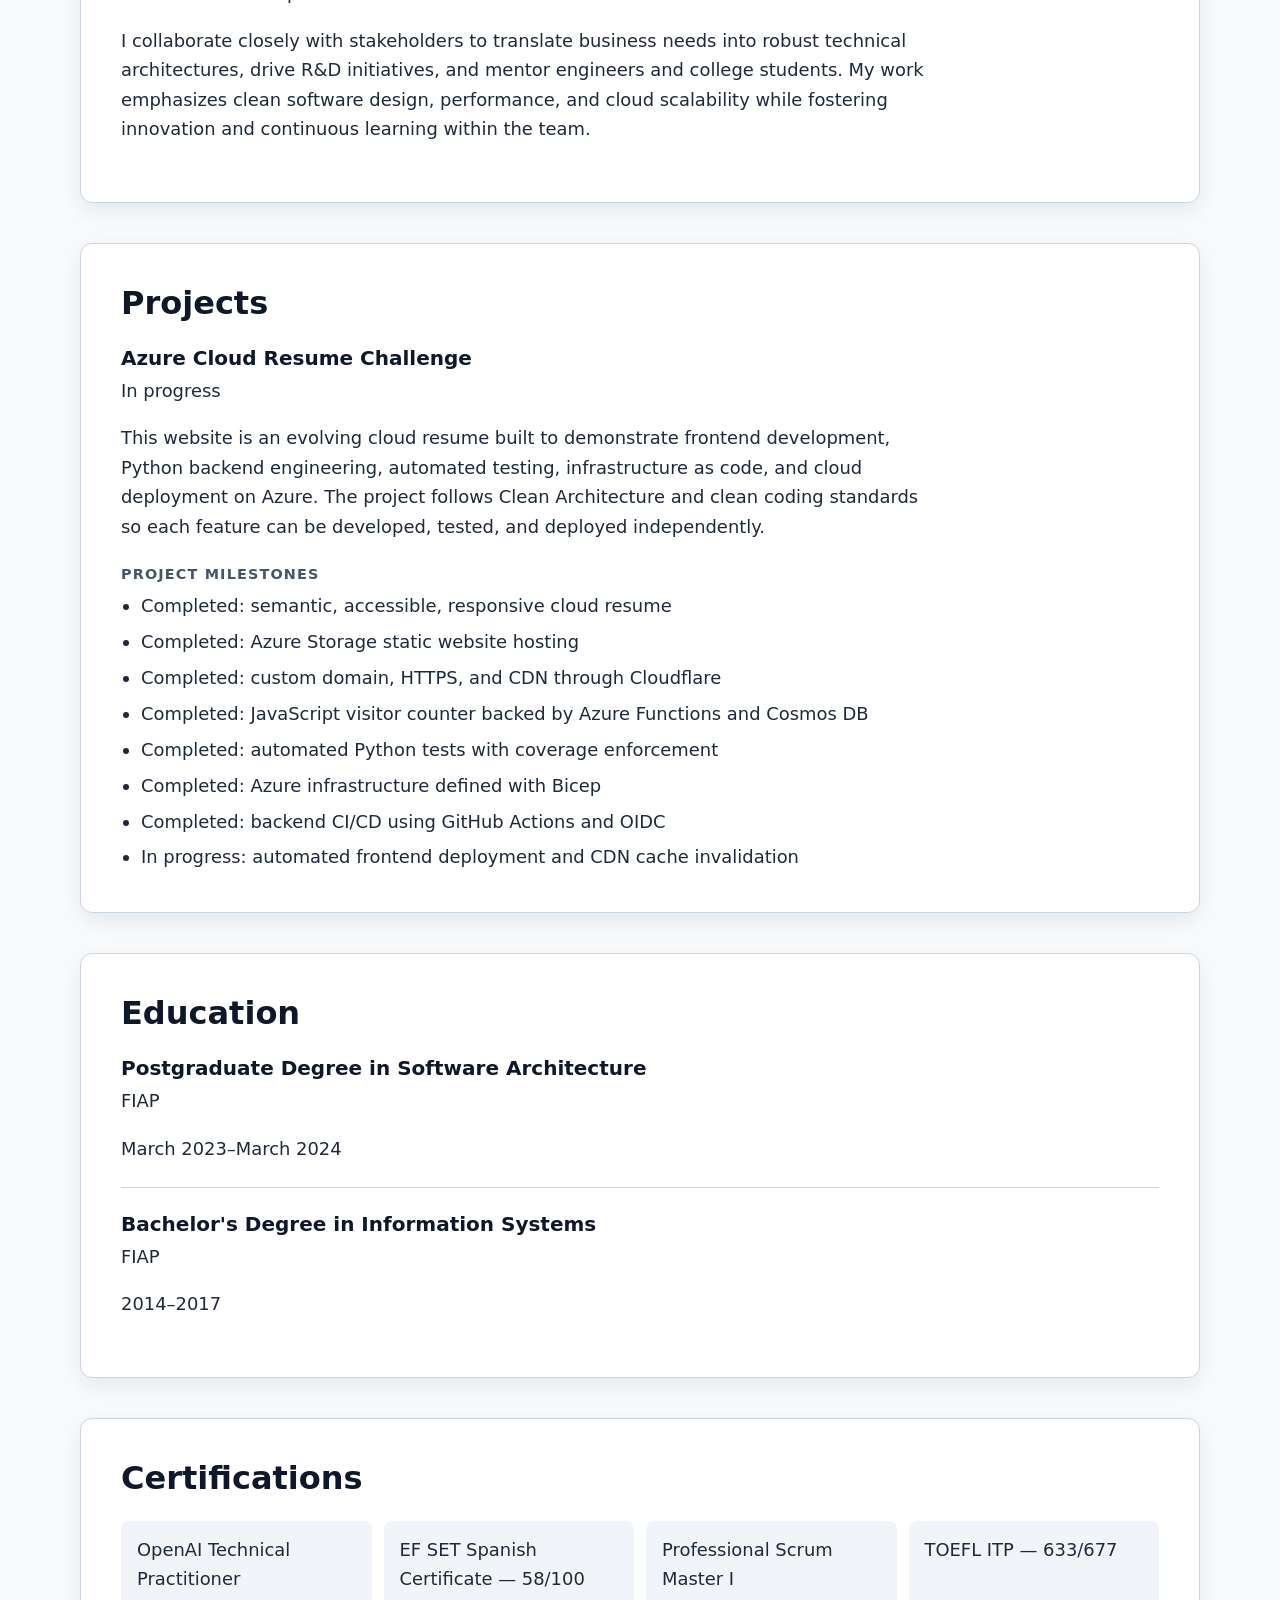
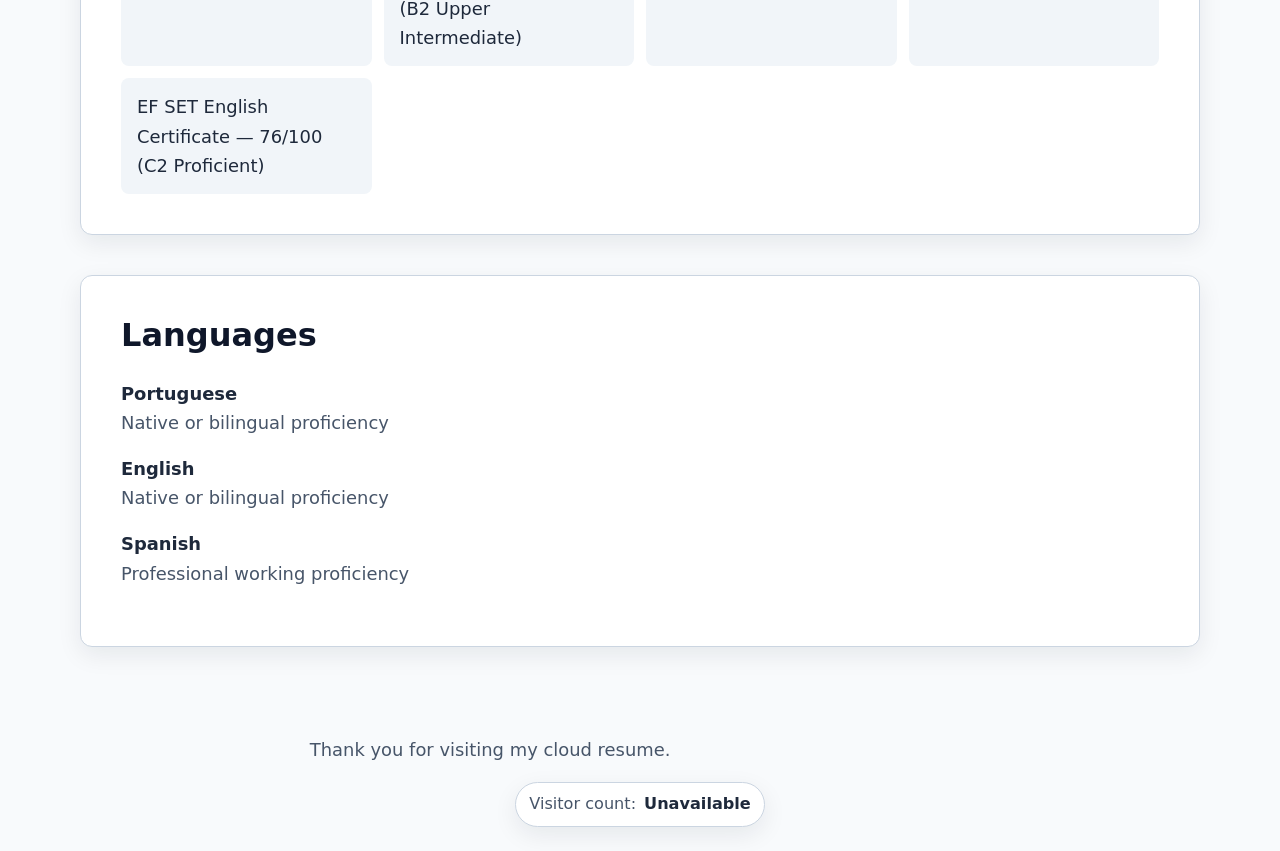
==== commit 9c9d32e8: "fix: improve dark mode toggle interaction" ====
--- a/index.html
+++ b/index.html
@@ -6,6 +6,7 @@
     <meta name="description" content="Cloud resume for Rafael Ferreira, MIT Innovator Under 35 and Lead Architect specializing in Python, FastAPI, AWS, and Azure.">
     <title>Rafael Ferreira | Lead Architect</title>
     <link rel="stylesheet" href="css/style.css">
+    <script src="js/theme-toggle.js" defer></script>
     <script src="js/visitor-counter.js" defer></script>
 </head>
 <body>
@@ -33,8 +34,8 @@
         </address>
 
         <button class="theme-toggle" type="button" data-theme-toggle aria-pressed="false">
-            <span aria-hidden="true">◐</span>
-            <span data-theme-toggle-label>Dark mode</span>
+            <span class="theme-toggle__icon" data-theme-toggle-icon aria-hidden="true">☾</span>
+            <span class="theme-toggle__label" data-theme-toggle-label>Dark mode</span>
         </button>
     </header>
 
--- a/css/style.css
+++ b/css/style.css
@@ -143,6 +143,7 @@
 }
 
 body > header {
+    position: relative;
     padding-block: clamp(3rem, 9vw, 6rem) var(--space-3);
 }
 
@@ -246,19 +247,36 @@
 .theme-toggle {
     display: inline-flex;
     align-items: center;
-    gap: 0.5rem;
-    padding: 0.55rem 0.8rem;
-    margin-top: var(--space-2);
+    gap: 0.4rem;
+    min-height: 2.75rem;
+    padding: 0.55rem 0.85rem;
+    position: absolute;
+    top: var(--space-2);
+    right: 0;
     background: var(--color-surface);
-    border: 1px solid var(--color-border);
+    border: 1px solid var(--color-accent);
     border-radius: 999px;
-    color: var(--color-text);
+    box-shadow: var(--shadow-surface);
+    color: var(--color-link);
     cursor: pointer;
     font: inherit;
+    font-size: 0.9rem;
+    font-weight: 700;
 }
 
 .theme-toggle:hover {
     background: var(--color-highlight);
+}
+
+.theme-toggle__icon {
+    display: grid;
+    width: 1.25rem;
+    height: 1.25rem;
+    place-items: center;
+    border-radius: 50%;
+    background: var(--color-highlight);
+    font-size: 1rem;
+    line-height: 1;
 }
 
 /* Navigation */
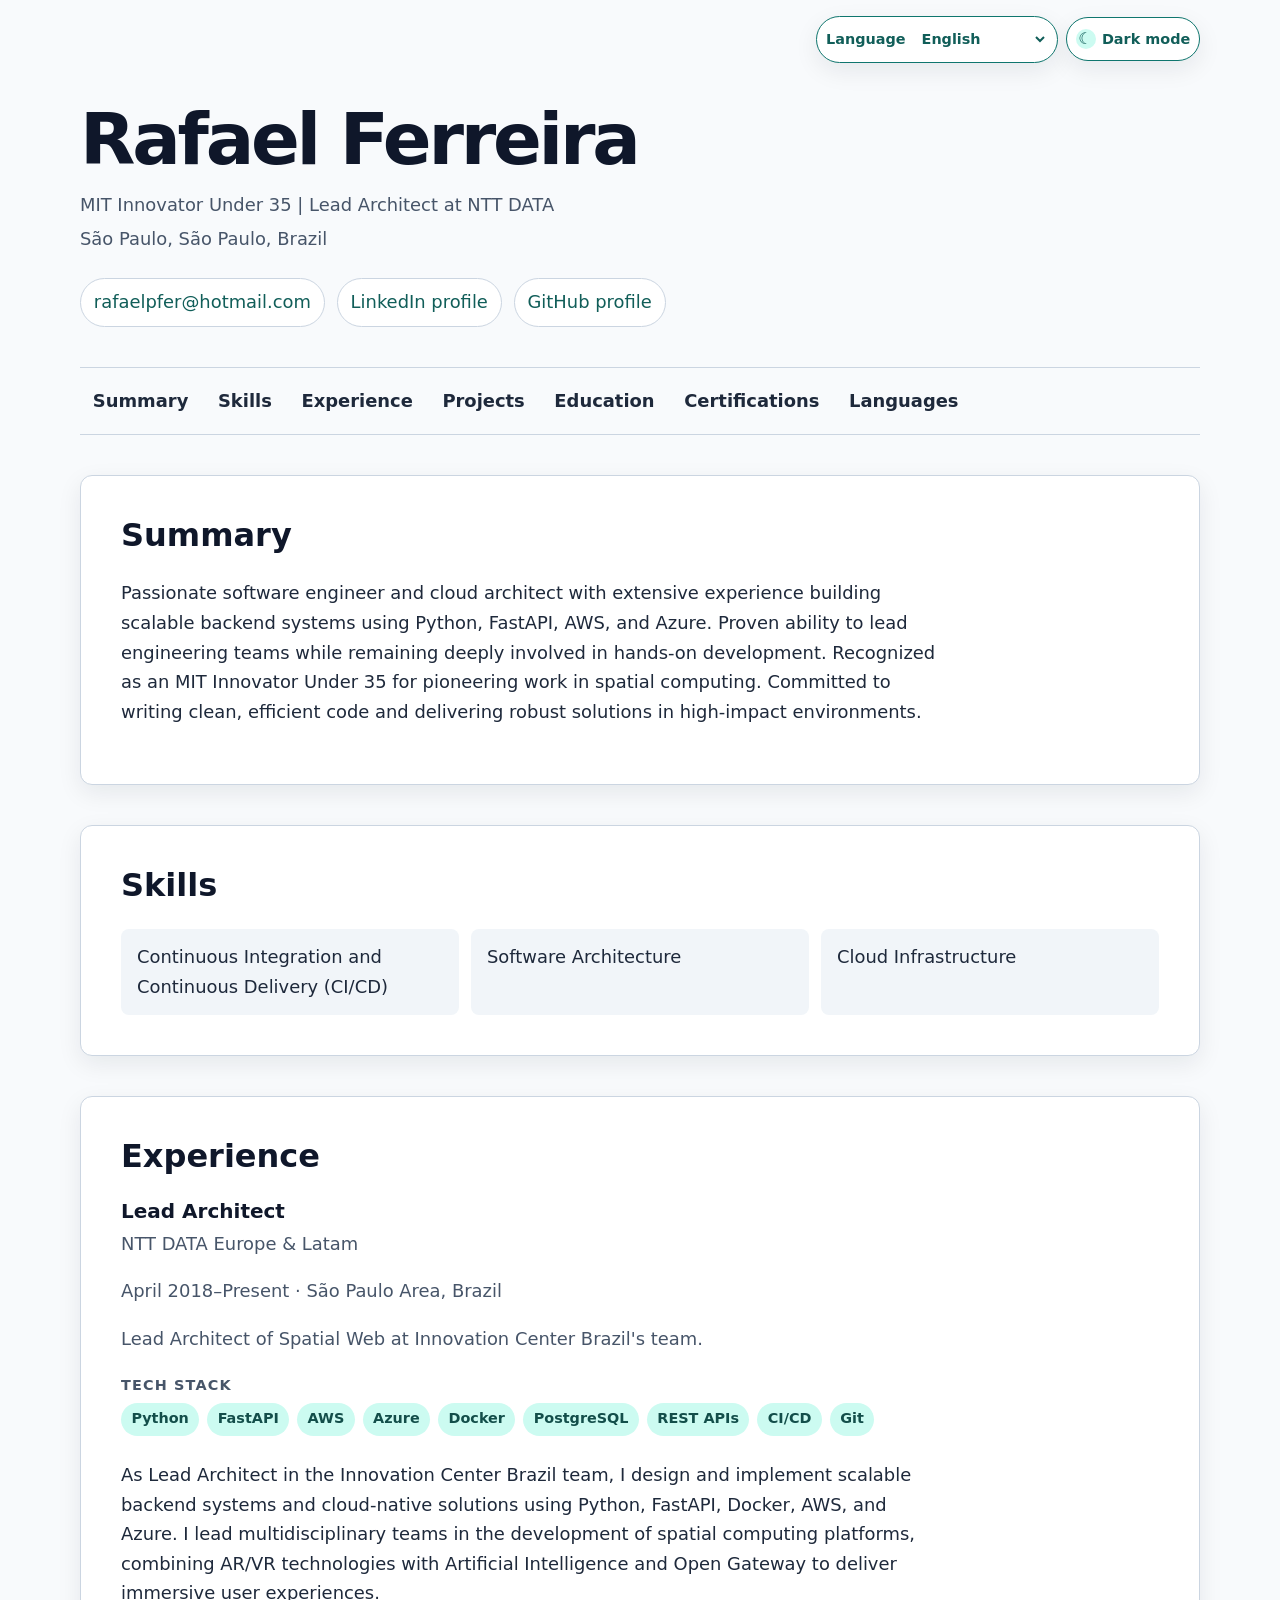
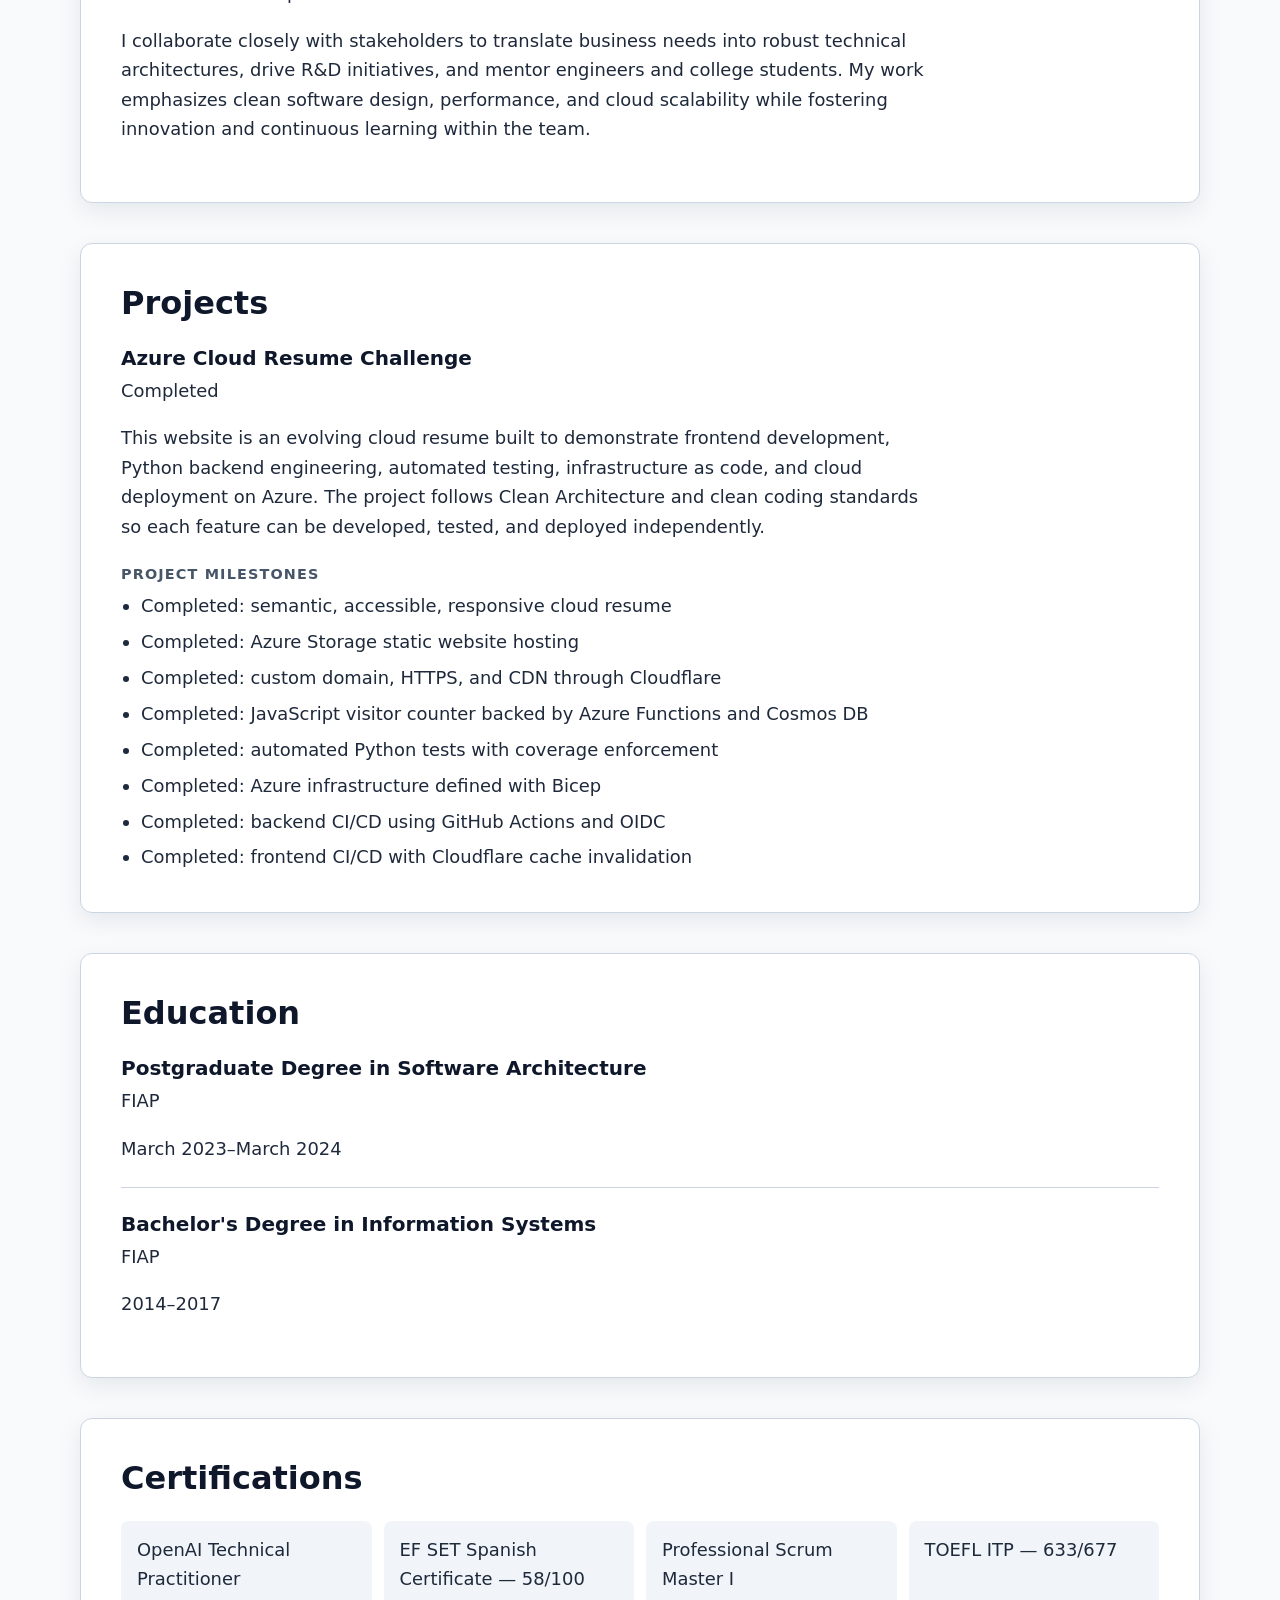
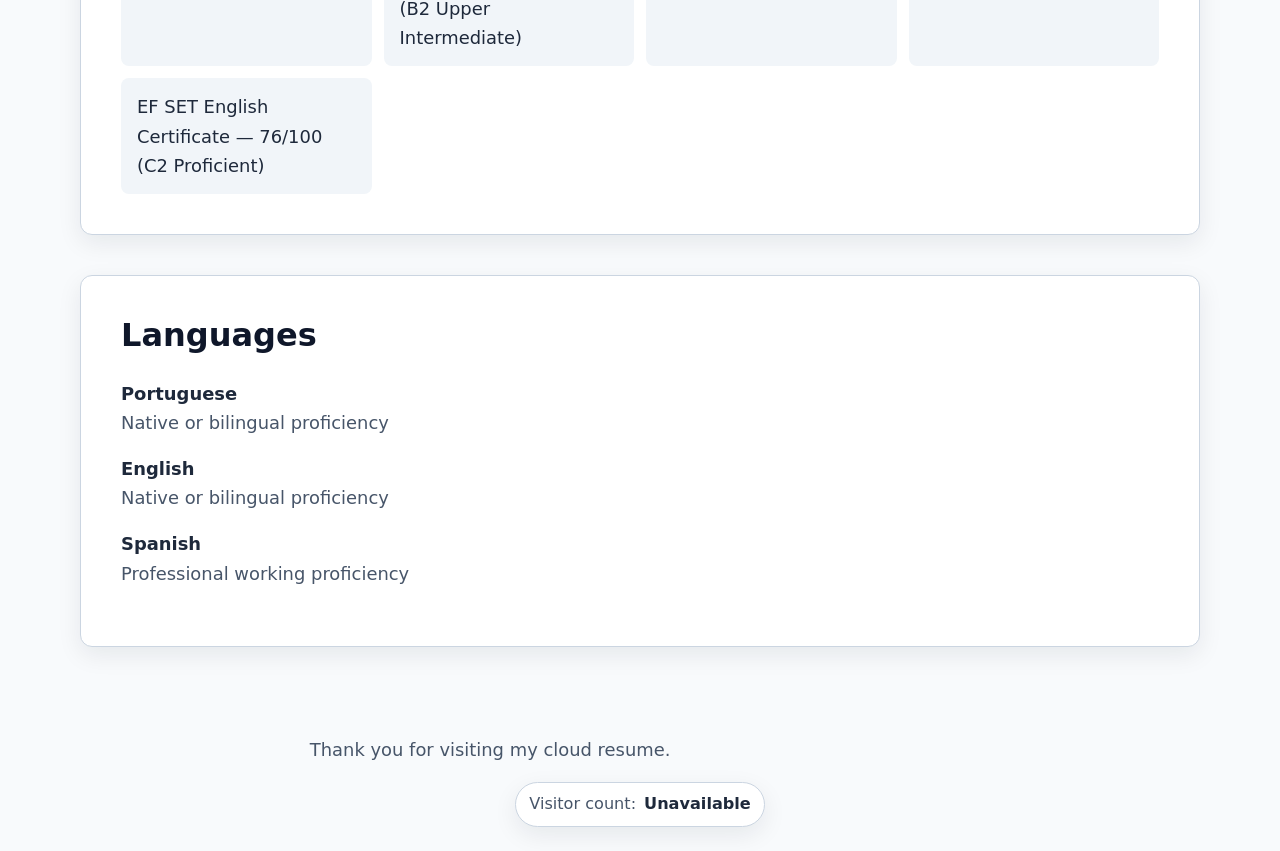
==== commit 57e1d255: "feat: add multilingual resume content" ====
--- a/index.html
+++ b/index.html
@@ -5,199 +5,166 @@
     <meta name="viewport" content="width=device-width, initial-scale=1.0">
     <meta name="description" content="Cloud resume for Rafael Ferreira, MIT Innovator Under 35 and Lead Architect specializing in Python, FastAPI, AWS, and Azure.">
     <title>Rafael Ferreira | Lead Architect</title>
+    <link rel="canonical" href="https://resume.perinzaum.space/">
+    <link rel="alternate" type="text/markdown" hreflang="en" href="https://resume.perinzaum.space/resume.md">
+    <link rel="alternate" type="text/markdown" hreflang="pt-BR" href="https://resume.perinzaum.space/resume.pt-BR.md">
+    <link rel="alternate" type="text/markdown" hreflang="es" href="https://resume.perinzaum.space/resume.es.md">
+    <link rel="describedby" href="https://resume.perinzaum.space/llms.txt">
+    <link rel="ard" href="https://resume.perinzaum.space/.well-known/ard.json">
+    <meta property="og:title" content="Rafael Ferreira | Lead Architect">
+    <meta property="og:description" content="Cloud resume of Rafael Ferreira, Lead Architect specializing in software architecture, Python, AWS, Azure, and spatial computing.">
+    <meta property="og:type" content="website">
+    <meta property="og:url" content="https://resume.perinzaum.space/">
+    <meta property="og:image" content="https://resume.perinzaum.space/assets/og-card.png">
+    <meta property="og:image:alt" content="Rafael Ferreira — Lead Architect">
+    <meta property="og:image:width" content="1200">
+    <meta property="og:image:height" content="630">
+    <meta property="og:locale" content="en_US">
+    <meta name="twitter:card" content="summary_large_image">
+    <meta name="twitter:title" content="Rafael Ferreira | Lead Architect">
+    <meta name="twitter:description" content="Cloud resume of Rafael Ferreira, Lead Architect specializing in software architecture, Python, AWS, Azure, and spatial computing.">
+    <meta name="twitter:image" content="https://resume.perinzaum.space/assets/og-card.png">
     <link rel="stylesheet" href="css/style.css">
     <script src="js/theme-toggle.js" defer></script>
+    <script src="js/language-selector.js" defer></script>
     <script src="js/visitor-counter.js" defer></script>
 </head>
 <body>
-    <a href="#main-content">Skip to main content</a>
+    <a href="#main-content" data-i18n="skipToMain">Skip to main content</a>
 
     <header>
         <h1>Rafael Ferreira</h1>
-        <p>MIT Innovator Under 35 | Lead Architect at NTT DATA</p>
+        <p data-i18n="headline">MIT Innovator Under 35 | Lead Architect at NTT DATA</p>
         <p>São Paulo, São Paulo, Brazil</p>
 
         <address>
             <ul>
                 <li><a href="mailto:rafaelpfer@hotmail.com">rafaelpfer@hotmail.com</a></li>
-                <li>
-                    <a href="https://www.linkedin.com/in/rafaperin" target="_blank" rel="noopener noreferrer">
-                        LinkedIn profile
-                    </a>
-                </li>
-                <li>
-                    <a href="https://github.com/rafaperin" target="_blank" rel="noopener noreferrer">
-                        GitHub profile
-                    </a>
-                </li>
+                <li><a href="https://www.linkedin.com/in/rafaperin" target="_blank" rel="noopener noreferrer" data-i18n="linkedinProfile">LinkedIn profile</a></li>
+                <li><a href="https://github.com/rafaperin" target="_blank" rel="noopener noreferrer" data-i18n="githubProfile">GitHub profile</a></li>
             </ul>
         </address>
 
-        <button class="theme-toggle" type="button" data-theme-toggle aria-pressed="false">
-            <span class="theme-toggle__icon" data-theme-toggle-icon aria-hidden="true">☾</span>
-            <span class="theme-toggle__label" data-theme-toggle-label>Dark mode</span>
-        </button>
+        <div class="site-controls">
+            <label class="language-selector">
+                <span data-i18n="languageSelectorLabel">Language</span>
+                <select data-language-selector aria-label="Choose language">
+                    <option value="en">English</option>
+                    <option value="pt-BR">Português</option>
+                    <option value="es">Español</option>
+                </select>
+            </label>
+            <button class="theme-toggle" type="button" data-theme-toggle aria-pressed="false">
+                <span class="theme-toggle__icon" data-theme-toggle-icon aria-hidden="true">☾</span>
+                <span class="theme-toggle__label" data-theme-toggle-label>Dark mode</span>
+            </button>
+        </div>
     </header>
 
-    <nav aria-label="Resume sections">
+    <nav aria-label="Resume sections" data-i18n-aria-label="resumeSections">
         <ul>
-            <li><a href="#summary">Summary</a></li>
-            <li><a href="#skills">Skills</a></li>
-            <li><a href="#experience">Experience</a></li>
-            <li><a href="#projects">Projects</a></li>
-            <li><a href="#education">Education</a></li>
-            <li><a href="#certifications">Certifications</a></li>
-            <li><a href="#languages">Languages</a></li>
+            <li><a href="#summary" data-i18n="summary">Summary</a></li>
+            <li><a href="#skills" data-i18n="skills">Skills</a></li>
+            <li><a href="#experience" data-i18n="experience">Experience</a></li>
+            <li><a href="#projects" data-i18n="projects">Projects</a></li>
+            <li><a href="#education" data-i18n="education">Education</a></li>
+            <li><a href="#certifications" data-i18n="certifications">Certifications</a></li>
+            <li><a href="#languages" data-i18n="languages">Languages</a></li>
         </ul>
     </nav>
 
     <main id="main-content">
         <section id="summary" aria-labelledby="summary-heading">
-            <h2 id="summary-heading">Summary</h2>
-            <p>
-                Passionate software engineer and cloud architect with extensive experience
-                building scalable backend systems using Python, FastAPI, AWS, and Azure.
-                Proven ability to lead engineering teams while remaining deeply involved in
-                hands-on development. Recognized as an MIT Innovator Under 35 for pioneering
-                work in spatial computing. Committed to writing clean, efficient code and
-                delivering robust solutions in high-impact environments.
-            </p>
+            <h2 id="summary-heading" data-i18n="summary">Summary</h2>
+            <p data-i18n="summaryBody">Passionate software engineer and cloud architect with extensive experience building scalable backend systems using Python, FastAPI, AWS, and Azure. Proven ability to lead engineering teams while remaining deeply involved in hands-on development. Recognized as an MIT Innovator Under 35 for pioneering work in spatial computing. Committed to writing clean, efficient code and delivering robust solutions in high-impact environments.</p>
         </section>
 
         <section id="skills" aria-labelledby="skills-heading">
-            <h2 id="skills-heading">Skills</h2>
+            <h2 id="skills-heading" data-i18n="skills">Skills</h2>
             <ul>
-                <li>Continuous Integration and Continuous Delivery (CI/CD)</li>
-                <li>Software Architecture</li>
-                <li>Cloud Infrastructure</li>
+                <li data-i18n="skillCiCd">Continuous Integration and Continuous Delivery (CI/CD)</li>
+                <li data-i18n="skillArchitecture">Software Architecture</li>
+                <li data-i18n="skillCloud">Cloud Infrastructure</li>
             </ul>
         </section>
 
         <section id="experience" aria-labelledby="experience-heading">
-            <h2 id="experience-heading">Experience</h2>
-
+            <h2 id="experience-heading" data-i18n="experience">Experience</h2>
             <article>
                 <header>
-                    <h3>Lead Architect</h3>
+                    <h3 data-i18n="leadArchitect">Lead Architect</h3>
                     <p>NTT DATA Europe &amp; Latam</p>
-                    <p>
-                        <time datetime="2018-04">April 2018</time>–Present
-                        <span aria-hidden="true"> · </span>
-                        São Paulo Area, Brazil
-                    </p>
+                    <p><time datetime="2018-04" data-i18n="experienceDates">April 2018–Present</time><span aria-hidden="true"> · </span><span data-i18n="saoPauloArea">São Paulo Area, Brazil</span></p>
                 </header>
-
-                <p>Lead Architect of Spatial Web at Innovation Center Brazil's team.</p>
-
-                <h4>Tech stack</h4>
+                <p data-i18n="experienceIntro">Lead Architect of Spatial Web at Innovation Center Brazil's team.</p>
+                <h4 data-i18n="techStack">Tech stack</h4>
                 <ul>
-                    <li>Python</li>
-                    <li>FastAPI</li>
-                    <li>AWS</li>
-                    <li>Azure</li>
-                    <li>Docker</li>
-                    <li>PostgreSQL</li>
-                    <li>REST APIs</li>
-                    <li>CI/CD</li>
-                    <li>Git</li>
+                    <li>Python</li><li>FastAPI</li><li>AWS</li><li>Azure</li><li>Docker</li><li>PostgreSQL</li><li>REST APIs</li><li>CI/CD</li><li>Git</li>
                 </ul>
-
-                <p>
-                    As Lead Architect in the Innovation Center Brazil team, I design and
-                    implement scalable backend systems and cloud-native solutions using
-                    Python, FastAPI, Docker, AWS, and Azure. I lead multidisciplinary teams
-                    in the development of spatial computing platforms, combining AR/VR
-                    technologies with Artificial Intelligence and Open Gateway to deliver
-                    immersive user experiences.
-                </p>
-                <p>
-                    I collaborate closely with stakeholders to translate business needs into
-                    robust technical architectures, drive R&amp;D initiatives, and mentor
-                    engineers and college students. My work emphasizes clean software design,
-                    performance, and cloud scalability while fostering innovation and
-                    continuous learning within the team.
-                </p>
+                <p data-i18n="experienceBodyOne">As Lead Architect in the Innovation Center Brazil team, I design and implement scalable backend systems and cloud-native solutions using Python, FastAPI, Docker, AWS, and Azure. I lead multidisciplinary teams in the development of spatial computing platforms, combining AR/VR technologies with Artificial Intelligence and Open Gateway to deliver immersive user experiences.</p>
+                <p data-i18n="experienceBodyTwo">I collaborate closely with stakeholders to translate business needs into robust technical architectures, drive R&amp;D initiatives, and mentor engineers and college students. My work emphasizes clean software design, performance, and cloud scalability while fostering innovation and continuous learning within the team.</p>
             </article>
         </section>
 
         <section id="projects" aria-labelledby="projects-heading">
-            <h2 id="projects-heading">Projects</h2>
-
+            <h2 id="projects-heading" data-i18n="projects">Projects</h2>
             <article>
-                <h3>Azure Cloud Resume Challenge</h3>
-                <p>In progress</p>
-                <p>
-                    This website is an evolving cloud resume built to demonstrate frontend
-                    development, Python backend engineering, automated testing, infrastructure
-                    as code, and cloud deployment on Azure. The project follows Clean
-                    Architecture and clean coding standards so each feature can be developed,
-                    tested, and deployed independently.
-                </p>
-
-                <h4>Project milestones</h4>
+                <h3 data-i18n="cloudResumeChallenge">Azure Cloud Resume Challenge</h3>
+                <p data-i18n="completed">Completed</p>
+                <p data-i18n="projectBody">This website is an evolving cloud resume built to demonstrate frontend development, Python backend engineering, automated testing, infrastructure as code, and cloud deployment on Azure. The project follows Clean Architecture and clean coding standards so each feature can be developed, tested, and deployed independently.</p>
+                <h4 data-i18n="projectMilestones">Project milestones</h4>
                 <ul>
-                    <li>Completed: semantic, accessible, responsive cloud resume</li>
-                    <li>Completed: Azure Storage static website hosting</li>
-                    <li>Completed: custom domain, HTTPS, and CDN through Cloudflare</li>
-                    <li>Completed: JavaScript visitor counter backed by Azure Functions and Cosmos DB</li>
-                    <li>Completed: automated Python tests with coverage enforcement</li>
-                    <li>Completed: Azure infrastructure defined with Bicep</li>
-                    <li>Completed: backend CI/CD using GitHub Actions and OIDC</li>
-                    <li>In progress: automated frontend deployment and CDN cache invalidation</li>
+                    <li data-i18n="milestoneResume">Completed: semantic, accessible, responsive cloud resume</li>
+                    <li data-i18n="milestoneStorage">Completed: Azure Storage static website hosting</li>
+                    <li data-i18n="milestoneDomain">Completed: custom domain, HTTPS, and CDN through Cloudflare</li>
+                    <li data-i18n="milestoneCounter">Completed: JavaScript visitor counter backed by Azure Functions and Cosmos DB</li>
+                    <li data-i18n="milestoneTests">Completed: automated Python tests with coverage enforcement</li>
+                    <li data-i18n="milestoneBicep">Completed: Azure infrastructure defined with Bicep</li>
+                    <li data-i18n="milestoneBackendCi">Completed: backend CI/CD using GitHub Actions and OIDC</li>
+                    <li data-i18n="milestoneFrontendCi">Completed: frontend CI/CD with Cloudflare cache invalidation</li>
                 </ul>
             </article>
         </section>
 
         <section id="education" aria-labelledby="education-heading">
-            <h2 id="education-heading">Education</h2>
-
+            <h2 id="education-heading" data-i18n="education">Education</h2>
             <article>
-                <h3>Postgraduate Degree in Software Architecture</h3>
+                <h3 data-i18n="postgraduate">Postgraduate Degree in Software Architecture</h3>
                 <p>FIAP</p>
-                <p>
-                    <time datetime="2023-03">March 2023</time>–<time datetime="2024-03">March 2024</time>
-                </p>
+                <p><time datetime="2023-03" data-i18n="postgraduateDates">March 2023–March 2024</time></p>
             </article>
-
             <article>
-                <h3>Bachelor's Degree in Information Systems</h3>
+                <h3 data-i18n="bachelors">Bachelor's Degree in Information Systems</h3>
                 <p>FIAP</p>
-                <p><time datetime="2014">2014</time>–<time datetime="2017">2017</time></p>
+                <p><time datetime="2014" data-i18n="bachelorsDates">2014–2017</time></p>
             </article>
         </section>
 
         <section id="certifications" aria-labelledby="certifications-heading">
-            <h2 id="certifications-heading">Certifications</h2>
+            <h2 id="certifications-heading" data-i18n="certifications">Certifications</h2>
             <ul>
                 <li>OpenAI Technical Practitioner</li>
-                <li>EF SET Spanish Certificate — 58/100 (B2 Upper Intermediate)</li>
+                <li data-i18n="spanishCertificate">EF SET Spanish Certificate — 58/100 (B2 Upper Intermediate)</li>
                 <li>Professional Scrum Master I</li>
                 <li>TOEFL ITP — 633/677</li>
-                <li>EF SET English Certificate — 76/100 (C2 Proficient)</li>
+                <li data-i18n="englishCertificate">EF SET English Certificate — 76/100 (C2 Proficient)</li>
             </ul>
         </section>
 
         <section id="languages" aria-labelledby="languages-heading">
-            <h2 id="languages-heading">Languages</h2>
+            <h2 id="languages-heading" data-i18n="languages">Languages</h2>
             <dl>
-                <dt>Portuguese</dt>
-                <dd>Native or bilingual proficiency</dd>
-                <dt>English</dt>
-                <dd>Native or bilingual proficiency</dd>
-                <dt>Spanish</dt>
-                <dd>Professional working proficiency</dd>
+                <dt data-i18n="portuguese">Portuguese</dt><dd data-i18n="nativeProficiency">Native or bilingual proficiency</dd>
+                <dt data-i18n="english">English</dt><dd data-i18n="nativeProficiency">Native or bilingual proficiency</dd>
+                <dt data-i18n="spanish">Spanish</dt><dd data-i18n="professionalProficiency">Professional working proficiency</dd>
             </dl>
         </section>
     </main>
 
     <footer>
-        <p>Thank you for visiting my cloud resume.</p>
-        <p
-            class="visitor-counter"
-            data-visitor-counter
-            data-visitor-counter-endpoint="https://func-cr-dev-eus2-umtut7udacl.azurewebsites.net/api/visitor"
-        >
-            <span>Visitor count:</span>
+        <p data-i18n="footerThanks">Thank you for visiting my cloud resume.</p>
+        <p class="visitor-counter" data-visitor-counter data-visitor-counter-endpoint="https://func-cr-dev-eus2-umtut7udacl.azurewebsites.net/api/visitor">
+            <span data-i18n="visitorCount">Visitor count:</span>
             <output class="visitor-counter__value" aria-live="polite">Loading</output>
         </p>
     </footer>
--- a/css/style.css
+++ b/css/style.css
@@ -128,7 +128,8 @@
 }
 
 a:focus-visible,
-button:focus-visible {
+button:focus-visible,
+select:focus-visible {
     outline: 0.2rem solid var(--color-focus);
     outline-offset: 0.2rem;
 }
@@ -144,7 +145,7 @@
 
 body > header {
     position: relative;
-    padding-block: clamp(3rem, 9vw, 6rem) var(--space-3);
+    padding-block: clamp(4.75rem, 9vw, 6rem) var(--space-3);
 }
 
 main {
@@ -244,28 +245,51 @@
     background: var(--color-highlight);
 }
 
+.site-controls {
+    position: absolute;
+    top: var(--space-2);
+    right: 0;
+    display: flex;
+    align-items: center;
+    gap: var(--space-1);
+}
+
+.language-selector,
 .theme-toggle {
     display: inline-flex;
     align-items: center;
     gap: 0.4rem;
     min-height: 2.75rem;
-    padding: 0.55rem 0.85rem;
-    position: absolute;
-    top: var(--space-2);
-    right: 0;
+    padding: 0.4rem 0.55rem;
     background: var(--color-surface);
     border: 1px solid var(--color-accent);
     border-radius: 999px;
     box-shadow: var(--shadow-surface);
     color: var(--color-link);
-    cursor: pointer;
     font: inherit;
     font-size: 0.9rem;
     font-weight: 700;
 }
 
+.language-selector select {
+    min-height: 2rem;
+    padding: 0.2rem 1.65rem 0.2rem 0.35rem;
+    appearance: auto;
+    background: transparent;
+    border: 0;
+    color: inherit;
+    cursor: pointer;
+    font: inherit;
+    font-weight: 700;
+}
+
+.language-selector:hover,
 .theme-toggle:hover {
     background: var(--color-highlight);
+}
+
+.theme-toggle {
+    cursor: pointer;
 }
 
 .theme-toggle__icon {
@@ -436,6 +460,23 @@
     }
 }
 
+@media (max-width: 36rem) {
+    .site-controls {
+        left: 0;
+        right: auto;
+        max-width: 100%;
+    }
+
+    .language-selector > span {
+        position: absolute;
+        width: 1px;
+        height: 1px;
+        overflow: hidden;
+        clip: rect(0 0 0 0);
+        white-space: nowrap;
+    }
+}
+
 @media (prefers-reduced-motion: reduce) {
     html {
         scroll-behavior: auto;
